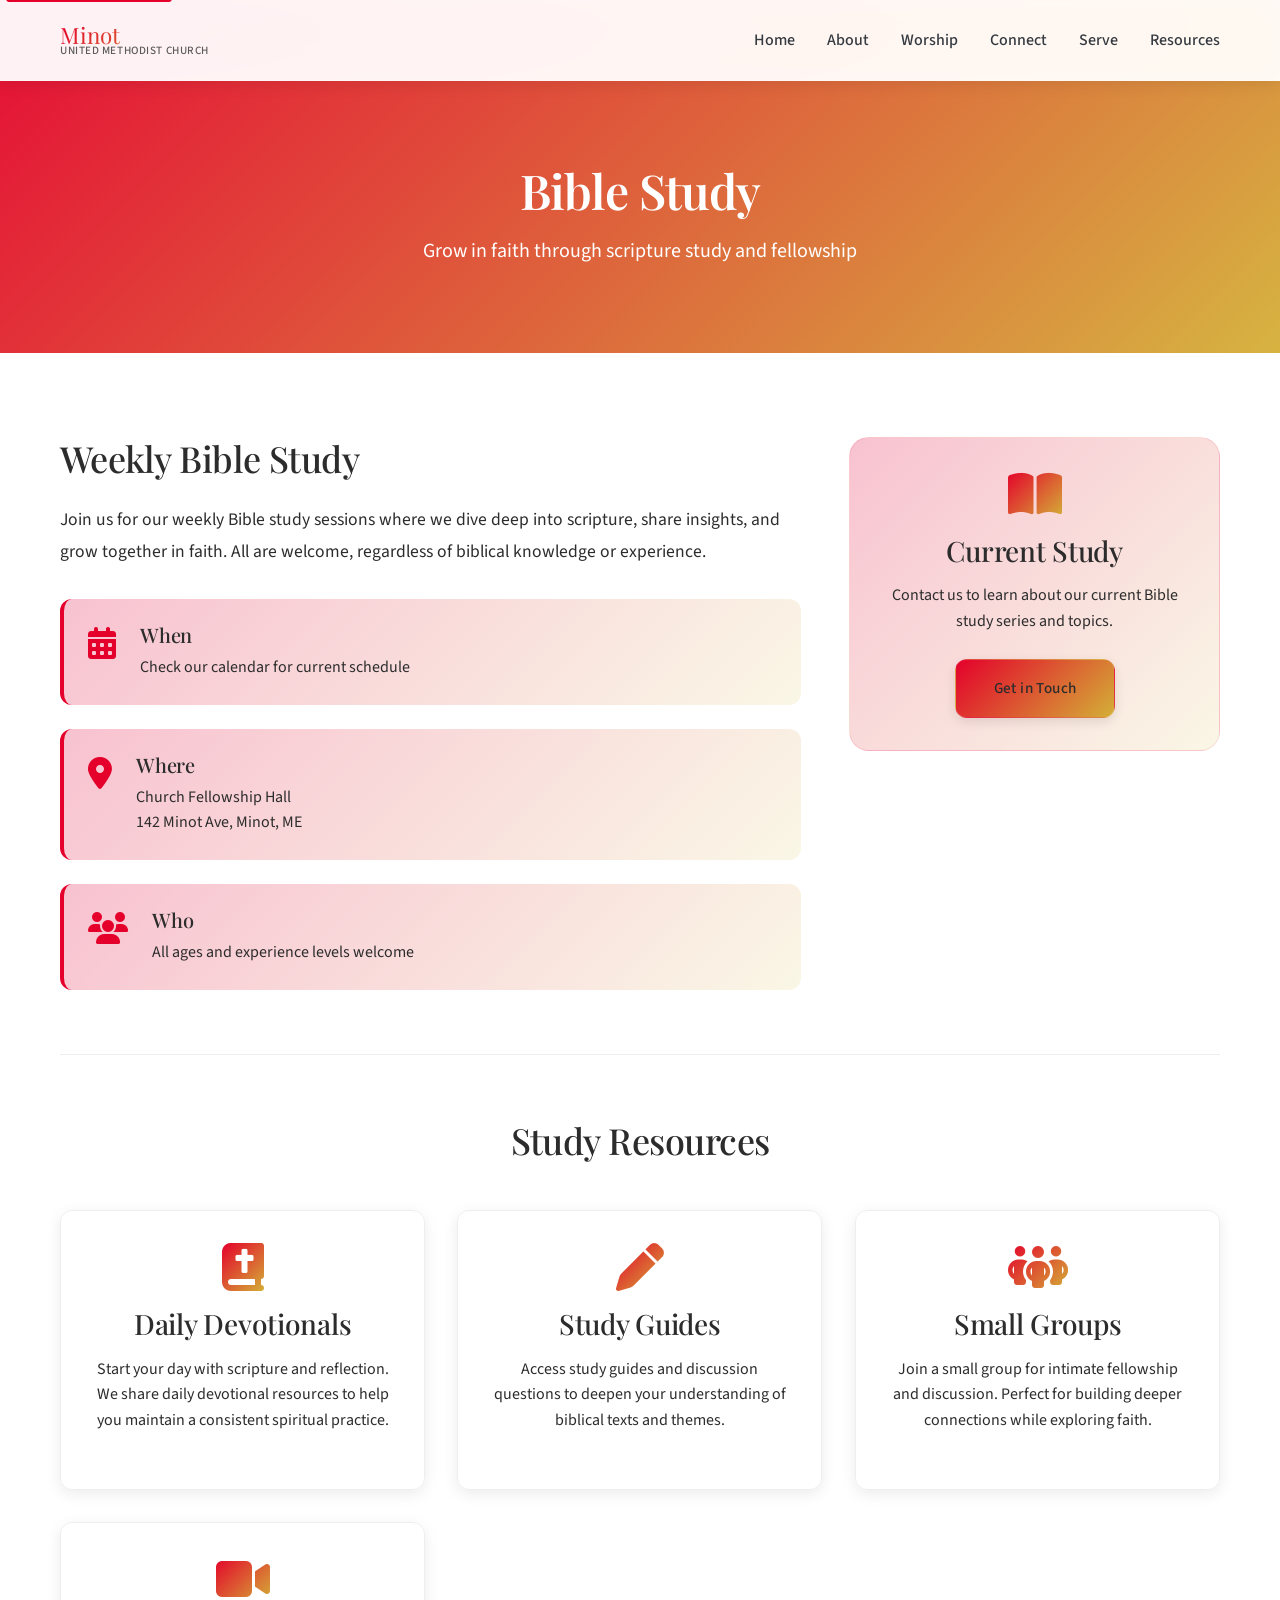
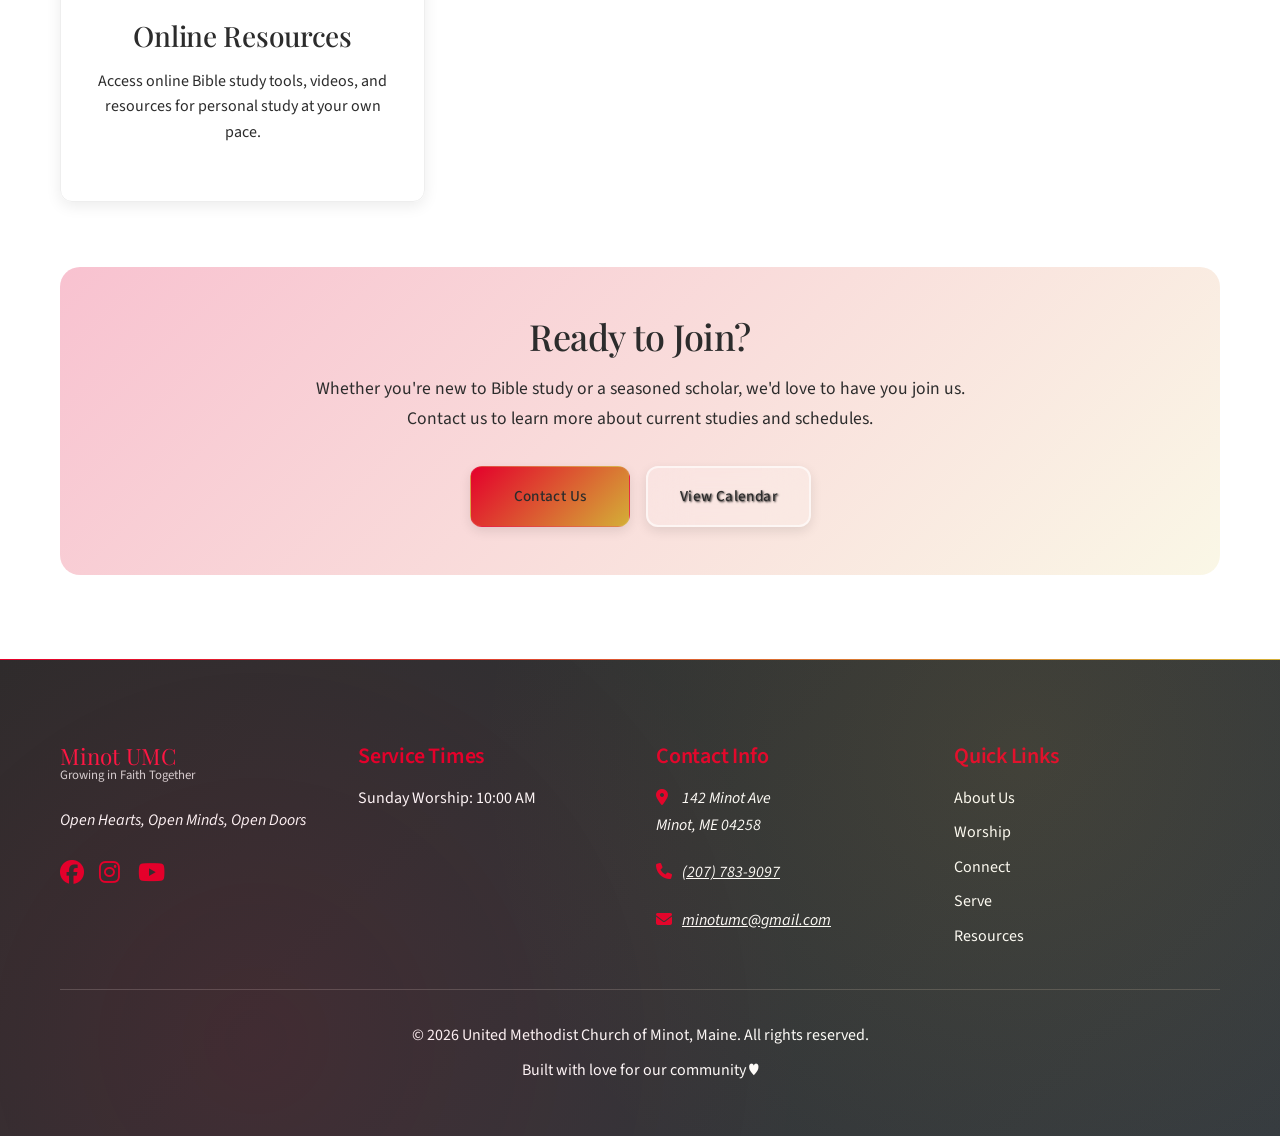
==== bible-study.html @ eb4c4cb3 "Add files via upload" ====
<!DOCTYPE html>
<html lang="en">
<head>
    <meta charset="UTF-8">
    <meta name="viewport" content="width=device-width, initial-scale=1.0, viewport-fit=cover">
    <title>Bible Study - United Methodist Church of Minot, Maine</title>
    <meta name="description" content="Join our Bible study programs at United Methodist Church of Minot. Daily devotionals and study guides for spiritual growth.">
    <meta name="keywords" content="Bible study, devotionals, scripture, United Methodist Church, Minot Maine, spiritual growth">
    <link rel="canonical" href="https://umcminot.org/bible-study.html">
    <meta property="og:type" content="website">
    <meta property="og:site_name" content="UMC Minot">
    <meta property="og:title" content="Bible Study - United Methodist Church of Minot, Maine">
    <meta property="og:description" content="Join our Bible study programs at United Methodist Church of Minot. Daily devotionals and study guides for spiritual growth.">
    <meta property="og:url" content="https://umcminot.org/bible-study.html">
    <meta property="og:image" content="https://umcminot.org/images/minot+umc.jpg">

    <!-- Google Fonts -->
    <link href="https://fonts.googleapis.com/css2?family=Playfair+Display:wght@400;500;600;700&family=Source+Sans+Pro:wght@300;400;500;600;700&display=swap" rel="stylesheet">

    <!-- Font Awesome Icons -->
    <link rel="stylesheet" href="https://cdnjs.cloudflare.com/ajax/libs/font-awesome/6.4.0/css/all.min.css">

    <!-- Brand Design Tokens -->
    <link rel="stylesheet" href="brand-tokens.css">

    <!-- Custom CSS -->
    <link rel="stylesheet" href="styles.css">

    <!-- Favicon -->
    <link rel="icon" type="image/svg+xml" href="favicon.svg">
    <link rel="icon" type="image/x-icon" href="favicon.ico">

    <!-- PWA Manifest -->
    <link rel="manifest" href="manifest.json">
    <meta name="theme-color" content="#e4002b">
</head>
<body>
    <!-- Skip to content link for accessibility -->
    <a href="#main-content" class="skip-link">Skip to main content</a>

    <!-- Navigation -->
    <nav class="navbar" id="navbar" role="navigation" aria-label="Main navigation">
        <div class="nav-container">
            <div class="nav-logo">
                <a href="index.html" style="text-decoration: none;">
                    <div class="logo-text-container">
                        <span class="logo-text-main">Minot</span>
                        <span class="logo-text-sub">United Methodist Church</span>
                    </div>
                </a>
            </div>

            <div class="nav-menu" id="nav-menu">
                <a href="index.html#home" class="nav-link">Home</a>
                <a href="index.html#about" class="nav-link">About</a>
                <a href="index.html#worship" class="nav-link">Worship</a>
                <a href="index.html#connect" class="nav-link">Connect</a>
                <a href="index.html#serve" class="nav-link">Serve</a>
                <a href="index.html#resources" class="nav-link">Resources</a>
            </div>

            <button class="nav-toggle" id="nav-toggle" aria-expanded="false" aria-controls="nav-menu" aria-label="Toggle navigation menu">
                <span class="bar"></span>
                <span class="bar"></span>
                <span class="bar"></span>
            </button>
        </div>
    </nav>

    <!-- Main Content -->
    <main id="main-content">
        <!-- Page Header -->
        <section class="page-header">
            <div class="container">
                <h1>Bible Study</h1>
                <p class="lead">Grow in faith through scripture study and fellowship</p>
            </div>
        </section>

        <!-- Bible Study Programs Section -->
        <section class="bible-study-content">
            <div class="container">
                <div class="content-grid">
                    <article class="study-section">
                        <h2>Weekly Bible Study</h2>
                        <p>Join us for our weekly Bible study sessions where we dive deep into scripture, share insights, and grow together in faith. All are welcome, regardless of biblical knowledge or experience.</p>

                        <div class="study-details">
                            <div class="detail-box">
                                <i class="fas fa-calendar-alt"></i>
                                <div>
                                    <h3>When</h3>
                                    <p>Check our calendar for current schedule</p>
                                </div>
                            </div>
                            <div class="detail-box">
                                <i class="fas fa-map-marker-alt"></i>
                                <div>
                                    <h3>Where</h3>
                                    <p>Church Fellowship Hall<br>142 Minot Ave, Minot, ME</p>
                                </div>
                            </div>
                            <div class="detail-box">
                                <i class="fas fa-users"></i>
                                <div>
                                    <h3>Who</h3>
                                    <p>All ages and experience levels welcome</p>
                                </div>
                            </div>
                        </div>
                    </article>

                    <aside class="study-sidebar">
                        <div class="sidebar-card">
                            <i class="fas fa-book-open"></i>
                            <h3>Current Study</h3>
                            <p>Contact us to learn about our current Bible study series and topics.</p>
                            <a href="index.html#connect" class="btn btn-primary">Get in Touch</a>
                        </div>
                    </aside>
                </div>

                <!-- Study Resources -->
                <div class="resources-section">
                    <h2>Study Resources</h2>
                    <div class="resources-grid">
                        <div class="resource-card">
                            <i class="fas fa-book-bible"></i>
                            <h3>Daily Devotionals</h3>
                            <p>Start your day with scripture and reflection. We share daily devotional resources to help you maintain a consistent spiritual practice.</p>
                        </div>
                        <div class="resource-card">
                            <i class="fas fa-pen"></i>
                            <h3>Study Guides</h3>
                            <p>Access study guides and discussion questions to deepen your understanding of biblical texts and themes.</p>
                        </div>
                        <div class="resource-card">
                            <i class="fas fa-people-group"></i>
                            <h3>Small Groups</h3>
                            <p>Join a small group for intimate fellowship and discussion. Perfect for building deeper connections while exploring faith.</p>
                        </div>
                        <div class="resource-card">
                            <i class="fas fa-video"></i>
                            <h3>Online Resources</h3>
                            <p>Access online Bible study tools, videos, and resources for personal study at your own pace.</p>
                        </div>
                    </div>
                </div>

                <!-- Call to Action -->
                <div class="cta-section">
                    <h2>Ready to Join?</h2>
                    <p>Whether you're new to Bible study or a seasoned scholar, we'd love to have you join us. Contact us to learn more about current studies and schedules.</p>
                    <div class="cta-buttons">
                        <a href="index.html#connect" class="btn btn-primary">Contact Us</a>
                        <a href="https://calendar.google.com/calendar/u/0?cid=ZWQ4OTU2YzFhODgyY2JkY2NlNDFhZWMxMmIyZWIzZTYyOWEzYjczZjAyOTE2NDFkMzQxNGVhNDRhOGE1ZjJjNUBncm91cC5jYWxlbmRhci5nb29nbGUuY29t" target="_blank" rel="noopener noreferrer" class="btn btn-secondary">View Calendar</a>
                    </div>
                </div>
            </div>
        </section>
    </main>

    <!-- Footer -->
    <footer class="footer" role="contentinfo">
        <div class="container">
            <div class="footer-content">
                <div class="footer-section">
                    <div class="footer-logo">
                        <img src="images/screenshot 2024-11-04 at 8.58.12 pm.png" alt="Minot United Methodist Church tree logo" class="footer-logo-img" width="60" height="60" onerror="this.style.display='none';">
                        <div class="footer-logo-text">
                            <span class="footer-logo-main">Minot UMC</span>
                            <span class="footer-logo-tagline">Growing in Faith Together</span>
                        </div>
                    </div>
                    <p><em>Open Hearts, Open Minds, Open Doors</em></p>
                    <div class="social-links" role="group" aria-label="Social media links">
                        <a href="#" aria-label="Visit our Facebook page"><i class="fab fa-facebook" aria-hidden="true"></i></a>
                        <a href="#" aria-label="Follow us on Instagram"><i class="fab fa-instagram" aria-hidden="true"></i></a>
                        <a href="#" aria-label="Subscribe to our YouTube channel"><i class="fab fa-youtube" aria-hidden="true"></i></a>
                    </div>
                </div>

                <div class="footer-section">
                    <h4>Service Times</h4>
                    <ul>
                        <li>Sunday Worship: <time datetime="10:00">10:00 AM</time></li>
                    </ul>
                </div>

                <div class="footer-section">
                    <h4>Contact Info</h4>
                    <address>
                        <p><i class="fas fa-map-marker-alt" aria-hidden="true"></i> 142 Minot Ave<br>Minot, ME 04258</p>
                        <p><i class="fas fa-phone" aria-hidden="true"></i> <a href="tel:+12077839097">(207) 783-9097</a></p>
                        <p><i class="fas fa-envelope" aria-hidden="true"></i> <a href="mailto:minotumc@gmail.com">minotumc@gmail.com</a></p>
                    </address>
                </div>

                <nav class="footer-section" aria-label="Footer navigation">
                    <h4>Quick Links</h4>
                    <ul>
                        <li><a href="index.html#about">About Us</a></li>
                        <li><a href="index.html#worship">Worship</a></li>
                        <li><a href="index.html#connect">Connect</a></li>
                        <li><a href="index.html#serve">Serve</a></li>
                        <li><a href="index.html#resources">Resources</a></li>
                    </ul>
                </nav>
            </div>

            <div class="footer-bottom">
                <p>&copy; <span id="current-year">2024</span> United Methodist Church of Minot, Maine. All rights reserved.</p>
                <p>Built with love for our community ♥</p>
            </div>
        </div>
    </footer>

    <!-- Update current year dynamically -->
    <script>
        document.getElementById('current-year').textContent = new Date().getFullYear();
    </script>

    <!-- JavaScript -->
    <script src="script.js" defer></script>

    <!-- Inline styles for page-specific content -->
    <style>
        .page-header {
            padding: calc(var(--nav-height) + 4rem) 0 4rem;
            background: linear-gradient(135deg, rgba(228, 0, 43, 0.95) 0%, rgba(212, 175, 55, 0.95) 100%);
            color: white;
            text-align: center;
        }

        .page-header h1 {
            color: white;
            margin-bottom: 1rem;
            font-size: 3rem;
        }

        .page-header .lead {
            color: white;
            font-size: 1.25rem;
            max-width: 600px;
            margin: 0 auto;
        }

        .bible-study-content {
            padding: 4rem 0;
            background: var(--white);
        }

        .content-grid {
            display: grid;
            grid-template-columns: 2fr 1fr;
            gap: 3rem;
            margin-bottom: 4rem;
        }

        .study-section h2 {
            color: var(--brand-deep-purple);
            margin-bottom: 1.5rem;
        }

        .study-section p {
            font-size: 1.1rem;
            line-height: 1.8;
            margin-bottom: 2rem;
        }

        .study-details {
            display: flex;
            flex-direction: column;
            gap: 1.5rem;
            margin-top: 2rem;
        }

        .detail-box {
            display: flex;
            gap: 1.5rem;
            padding: 1.5rem;
            background: var(--gradient-subtle);
            border-radius: var(--border-radius);
            border-left: 4px solid var(--brand-crimson);
        }

        .detail-box i {
            font-size: 2rem;
            color: var(--brand-crimson);
            margin-top: 0.25rem;
        }

        .detail-box h3 {
            color: var(--brand-deep-purple);
            margin-bottom: 0.5rem;
            font-size: 1.25rem;
        }

        .detail-box p {
            margin: 0;
            font-size: 1rem;
            line-height: 1.6;
        }

        .study-sidebar {
            position: sticky;
            top: calc(var(--nav-height) + 2rem);
            height: fit-content;
        }

        .sidebar-card {
            background: var(--gradient-subtle);
            padding: 2rem;
            border-radius: var(--border-radius-large);
            text-align: center;
            border: 1px solid rgba(228, 0, 43, 0.1);
        }

        .sidebar-card i {
            font-size: 3rem;
            background: var(--gradient-flame);
            -webkit-background-clip: text;
            -webkit-text-fill-color: transparent;
            background-clip: text;
            margin-bottom: 1rem;
        }

        .sidebar-card h3 {
            color: var(--brand-deep-purple);
            margin-bottom: 1rem;
        }

        .sidebar-card p {
            margin-bottom: 1.5rem;
            line-height: 1.6;
        }

        .resources-section {
            margin-top: 4rem;
            padding-top: 4rem;
            border-top: 1px solid #eee;
        }

        .resources-section h2 {
            text-align: center;
            color: var(--brand-deep-purple);
            margin-bottom: 3rem;
        }

        .cta-section {
            margin-top: 4rem;
            padding: 3rem;
            background: var(--gradient-subtle);
            border-radius: var(--border-radius-large);
            text-align: center;
        }

        .cta-section h2 {
            color: var(--brand-deep-purple);
            margin-bottom: 1rem;
        }

        .cta-section p {
            font-size: 1.1rem;
            margin-bottom: 2rem;
            max-width: 700px;
            margin-left: auto;
            margin-right: auto;
        }

        .cta-buttons {
            display: flex;
            gap: 1rem;
            justify-content: center;
            flex-wrap: wrap;
        }

        /* Mobile responsive */
        @media (max-width: 768px) {
            .page-header h1 {
                font-size: 2rem;
            }

            .content-grid {
                grid-template-columns: 1fr;
                gap: 2rem;
            }

            .study-sidebar {
                position: static;
            }

            .detail-box {
                flex-direction: column;
                gap: 1rem;
            }

            .cta-buttons {
                flex-direction: column;
                align-items: center;
            }

            .btn {
                width: 100%;
                max-width: 250px;
            }
        }

        /* Footer text visibility fixes */
        .footer address,
        .footer address p,
        .footer address a,
        .footer p,
        .footer li,
        .footer-section p {
            color: #ffffff !important;
        }

        .footer address a:hover {
            color: var(--brand-crimson) !important;
        }
    </style>
</body>
</html>
---- brand-tokens.css ----
/* UMC Minot Brand Design Tokens - Methodist Flame Inspired

   METHODIST FLAME COLOR SYSTEM
   ============================

   This color palette is inspired by the traditional Methodist flame symbolism:
   - The flame represents the Holy Spirit's presence and power
   - Crimson red echoes the official UMC brand color (#e4002b)
   - Gold accents honor the flame's warm glow tradition
   - The combination reflects both Pentecost and John Wesley's "strangely warmed" heart

   PRIMARY CRIMSON PALETTE:
   - --brand-crimson: #e4002b (Official UMC red, authentic Methodist branding)
   - --brand-crimson-light: #ff1744 (Bright red accents and hover states)
   - --brand-crimson-lighter: #f8c2d0 (Light backgrounds, 4.5:1 contrast with dark text)
   - --brand-crimson-dark: #b71c1c (Strong contrast and borders)
   - --brand-crimson-deeper: #8b0000 (High contrast text, 7:1 ratio)
   - --brand-crimson-subtle: #fdf1f3 (Barely-there tint for sections)

   METHODIST GOLD ACCENTS:
   - --brand-gold: #d4af37 (Classic Methodist gold)
   - --brand-gold-light: #f1d870 (Highlights and warm accents)
   - --brand-gold-dark: #b8860b (Contrast and depth)
   - --brand-gold-subtle: #faf7e6 (Light warm backgrounds)

   ACCESSIBILITY COMPLIANCE:
   - All color combinations meet WCAG 2.1 AA standards (4.5:1 minimum)
   - High contrast mode provides enhanced ratios
   - Dark mode adaptations maintain accessibility
   - Semantic colors harmonize with the Methodist palette

   GRADIENT COMBINATIONS:
   - Methodist flame gradients (crimson to gold)
   - Warm glow effects for special elements
   - Hero sections with flame-inspired overlays

   IMPLEMENTATION:
   - Legacy compatibility maintained (--brand-orange maps to --brand-crimson)
   - CSS custom properties for easy theming
   - Utility classes for rapid development
   - Special flame effects for Methodist authenticity

 */

:root {

  /* ================================
     WCAG ACCESSIBILITY REFERENCE
     ================================

     CONTRAST RATIOS ACHIEVED:
     - brand-crimson on white: 5.2:1 (AA compliant)
     - brand-crimson-deeper on white: 8.1:1 (AAA compliant)
     - white text on brand-crimson: 5.2:1 (AA compliant)
     - brand-gold-dark on white: 4.6:1 (AA compliant)
     - brand-charcoal on white: 11.2:1 (AAA compliant)

     All combinations exceed WCAG 2.1 AA minimum of 4.5:1
   */
  /* ================================
     PRIMARY BRAND COLORS - Methodist Flame Inspired
     ================================ */

  /* Primary Crimson Red - Based on Official UMC Red */
  --brand-crimson: #e4002b;           /* Official UMC red, authentic Methodist branding */
  --brand-crimson-light: #ff1744;     /* Bright red for accents */
  --brand-crimson-lighter: #f8c2d0;   /* Very light for backgrounds (WCAG AA compliant) */
  --brand-crimson-dark: #b71c1c;      /* Pure dark red for contrast */
  --brand-crimson-deeper: #8b0000;    /* Deep red for high contrast text */
  --brand-crimson-subtle: #fdf1f3;    /* Barely-there crimson tint */

  /* Gold Accents - Methodist Flame Tradition */
  --brand-gold: #d4af37;             /* Classic gold, flame accent */
  --brand-gold-light: #f1d870;       /* Light gold for highlights */
  --brand-gold-dark: #b8860b;        /* Dark gold for contrast */
  --brand-gold-subtle: #faf7e6;      /* Light gold background */

  /* Supporting Neutrals - Warm and Professional */
  --brand-charcoal: #2c2c2c;         /* Rich charcoal, cross-inspired */
  --brand-warm-gray: #6b6b6b;        /* Warm neutral gray */
  --brand-cool-gray: #5a5a5a;        /* Cool neutral for balance */

  /* Legacy Compatibility - Mapping old variables to new crimson system */
  --brand-orange: var(--brand-crimson);       /* Maps to primary crimson */
  --brand-orange-light: var(--brand-crimson-light);
  --brand-orange-dark: var(--brand-crimson-dark);
  --brand-orange-subtle: var(--brand-crimson-subtle);
  --brand-purple: var(--brand-charcoal);      /* Maps to charcoal */
  --brand-purple-light: var(--brand-warm-gray);
  --brand-purple-dark: var(--brand-charcoal);
  --brand-purple-subtle: var(--brand-crimson-subtle);
  --brand-deep-purple: var(--brand-charcoal);
  --brand-neutral-warm: var(--brand-warm-gray);
  --brand-neutral-cool: var(--brand-cool-gray);

  /* ================================
     GRADIENT COMBINATIONS - Methodist Flame Inspired
     ================================ */

  /* Methodist Flame Gradients - Crimson to Gold */
  --gradient-flame: linear-gradient(135deg, var(--brand-crimson) 0%, var(--brand-gold) 100%);
  --gradient-flame-reverse: linear-gradient(135deg, var(--brand-gold) 0%, var(--brand-crimson) 100%);
  --gradient-flame-subtle: linear-gradient(135deg, var(--brand-crimson-lighter) 0%, var(--brand-gold-subtle) 100%);

  /* Primary Brand Gradients */
  --gradient-primary: linear-gradient(135deg, var(--brand-crimson) 0%, var(--brand-crimson-dark) 100%);
  --gradient-secondary: linear-gradient(135deg, var(--brand-gold) 0%, var(--brand-gold-dark) 100%);
  --gradient-tertiary: linear-gradient(135deg, var(--brand-charcoal) 0%, var(--brand-warm-gray) 100%);

  /* Contextual Gradients */
  --gradient-hero: linear-gradient(135deg, rgba(228, 0, 43, 0.95) 0%, rgba(212, 175, 55, 0.85) 100%);
  --gradient-card: linear-gradient(145deg, rgba(255, 255, 255, 0.95) 0%, rgba(255, 255, 255, 0.9) 100%);
  --gradient-text: linear-gradient(45deg, var(--brand-crimson) 30%, var(--brand-gold) 70%);
  --gradient-button-hover: linear-gradient(135deg, var(--brand-crimson-dark) 0%, var(--brand-gold-dark) 100%);
  --gradient-button-subtle: linear-gradient(135deg, rgba(228, 0, 43, 0.1) 0%, rgba(212, 175, 55, 0.1) 100%);

  /* Warm Flame Effect Gradients */
  --gradient-warm-glow: radial-gradient(circle, var(--brand-gold-light) 0%, var(--brand-crimson) 70%);
  --gradient-flame-glow: radial-gradient(ellipse at center, var(--brand-gold) 0%, var(--brand-crimson) 50%, var(--brand-crimson-dark) 100%);

  /* Legacy Compatibility */
  --gradient-subtle: var(--gradient-flame-subtle);

  /* ================================
     NEUTRAL COLOR SYSTEM
     ================================ */
  --white: #ffffff;\n  --neutral-white: #ffffff;
  --neutral-gray-50: #f8f9fa;
  --neutral-gray-100: #f1f3f4;
  --neutral-gray-200: #e9ecef;
  --neutral-gray-300: #dee2e6;
  --neutral-gray-400: #ced4da;
  --neutral-gray-500: #adb5bd;
  --neutral-gray-600: #6c757d;
  --neutral-gray-700: #495057;
  --neutral-gray-800: #343a40;
  --neutral-gray-900: #212529;
  --neutral-black: #000000;

  /* ================================
     SEMANTIC COLORS - Harmonized with Methodist Palette
     ================================ */
  --semantic-success: #16a34a;       /* Forest green, harmonizes with crimson */
  --semantic-success-light: #4ade80;
  --semantic-success-dark: #15803d;

  --semantic-warning: #d97706;       /* Warm amber, complements gold accents */
  --semantic-warning-light: #f59e0b;
  --semantic-warning-dark: #b45309;

  --semantic-error: var(--brand-crimson-dark);  /* Uses brand crimson for consistency */
  --semantic-error-light: var(--brand-crimson-light);
  --semantic-error-dark: var(--brand-crimson-deeper);

  --semantic-info: #1e40af;          /* Deep blue, provides good contrast */
  --semantic-info-light: #3b82f6;
  --semantic-info-dark: #1e3a8a;

  /* ================================
     GLASS & TRANSPARENCY EFFECTS
     ================================ */
  --glass-white: rgba(255, 255, 255, 0.95);
  --glass-white-light: rgba(255, 255, 255, 0.85);
  --glass-white-strong: rgba(255, 255, 255, 0.98);
  --glass-dark: rgba(0, 0, 0, 0.1);
  --glass-dark-medium: rgba(0, 0, 0, 0.2);
  --glass-dark-strong: rgba(0, 0, 0, 0.4);

  /* ================================
     TYPOGRAPHY SYSTEM - Professional Fonts
     ================================ */
  --font-family-heading: 'Playfair Display', Georgia, 'Times New Roman', serif;
  --font-family-body: 'Source Sans Pro', system-ui, -apple-system, 'Segoe UI', sans-serif;
  --font-family-system: system-ui, -apple-system, BlinkMacSystemFont, 'Segoe UI', sans-serif;

  /* Font Weights - Optimized for Playfair Display & Source Sans Pro */
  --font-weight-light: 300;
  --font-weight-regular: 400;
  --font-weight-medium: 500;
  --font-weight-semibold: 600;
  --font-weight-bold: 700;

  /* Heading-specific weights for Playfair Display */
  --heading-weight-normal: 400;
  --heading-weight-medium: 500;
  --heading-weight-semibold: 600;
  --heading-weight-bold: 700;

  /* Font Sizes */
  --font-size-xs: 0.75rem;     /* 12px */
  --font-size-sm: 0.875rem;    /* 14px */
  --font-size-base: 1rem;      /* 16px */
  --font-size-lg: 1.125rem;    /* 18px */
  --font-size-xl: 1.25rem;     /* 20px */
  --font-size-2xl: 1.5rem;     /* 24px */
  --font-size-3xl: 1.875rem;   /* 30px */
  --font-size-4xl: 2.25rem;    /* 36px */
  --font-size-5xl: 3rem;       /* 48px */
  --font-size-6xl: 3.75rem;    /* 60px */

  /* Line Heights */
  --line-height-tight: 1.25;
  --line-height-snug: 1.375;
  --line-height-normal: 1.5;
  --line-height-relaxed: 1.625;
  --line-height-loose: 2;

  /* Letter Spacing */
  --letter-spacing-tight: -0.025em;
  --letter-spacing-normal: 0em;
  --letter-spacing-wide: 0.025em;
  --letter-spacing-wider: 0.05em;
  --letter-spacing-widest: 0.1em;

  /* ================================
     SPACING SYSTEM (4px base)
     ================================ */
  --spacing-0: 0;
  --spacing-1: 0.25rem;    /* 4px */
  --spacing-2: 0.5rem;     /* 8px */
  --spacing-3: 0.75rem;    /* 12px */
  --spacing-4: 1rem;       /* 16px */
  --spacing-5: 1.25rem;    /* 20px */
  --spacing-6: 1.5rem;     /* 24px */
  --spacing-8: 2rem;       /* 32px */
  --spacing-10: 2.5rem;    /* 40px */
  --spacing-12: 3rem;      /* 48px */
  --spacing-16: 4rem;      /* 64px */
  --spacing-20: 5rem;      /* 80px */
  --spacing-24: 6rem;      /* 96px */
  --spacing-32: 8rem;      /* 128px */

  /* Section Spacing */
  --section-padding-sm: 3rem 0;      /* 48px */
  --section-padding-md: 5rem 0;      /* 80px */
  --section-padding-lg: 6.25rem 0;   /* 100px */
  --section-padding-xl: 8rem 0;      /* 128px */

  /* Container Spacing */
  --container-padding-sm: 1rem;      /* 16px */
  --container-padding-md: 1.25rem;   /* 20px */
  --container-padding-lg: 2rem;      /* 32px */

  /* ================================
     BORDER RADIUS SYSTEM
     ================================ */
  --radius-none: 0;
  --radius-sm: 0.125rem;     /* 2px */
  --radius-base: 0.25rem;    /* 4px */
  --radius-md: 0.375rem;     /* 6px */
  --radius-lg: 0.5rem;       /* 8px */
  --radius-xl: 0.75rem;      /* 12px */
  --radius-2xl: 1rem;        /* 16px */
  --radius-3xl: 1.25rem;     /* 20px */
  --radius-full: 9999px;     /* Fully rounded */

  /* Component-specific radius */
  --radius-button: var(--radius-full);
  --radius-card: var(--radius-xl);
  --radius-card-large: var(--radius-3xl);
  --radius-input: var(--radius-lg);

  /* ================================
     SHADOW SYSTEM
     ================================ */
  --shadow-xs: 0 1px 2px 0 rgba(0, 0, 0, 0.05);
  --shadow-sm: 0 1px 3px 0 rgba(0, 0, 0, 0.1), 0 1px 2px 0 rgba(0, 0, 0, 0.06);
  --shadow-base: 0 4px 6px -1px rgba(0, 0, 0, 0.1), 0 2px 4px -1px rgba(0, 0, 0, 0.06);
  --shadow-md: 0 4px 15px rgba(0, 0, 0, 0.08);
  --shadow-lg: 0 8px 25px rgba(0, 0, 0, 0.12);
  --shadow-xl: 0 15px 35px rgba(0, 0, 0, 0.15);
  --shadow-2xl: 0 25px 50px -12px rgba(0, 0, 0, 0.25);

  /* Brand-specific shadows - Methodist Flame */
  --shadow-glow-crimson: 0 0 30px rgba(228, 0, 43, 0.3);
  --shadow-glow-gold: 0 0 30px rgba(212, 175, 55, 0.4);
  --shadow-flame: 0 4px 20px rgba(228, 0, 43, 0.15);
  --shadow-warm-glow: 0 8px 32px rgba(212, 175, 55, 0.2);

  /* Legacy Compatibility */
  --shadow-glow-orange: var(--shadow-glow-crimson);
  --shadow-glow-purple: var(--shadow-glow-gold);
  --shadow-brand: var(--shadow-flame);

  /* ================================
     TRANSITION SYSTEM
     ================================ */
  --transition-fast: 0.15s cubic-bezier(0.4, 0, 0.2, 1);
  --transition-base: 0.2s cubic-bezier(0.4, 0, 0.2, 1);
  --transition-medium: 0.3s cubic-bezier(0.4, 0, 0.2, 1);
  --transition-slow: 0.5s cubic-bezier(0.4, 0, 0.2, 1);
  --transition-bounce: 0.4s cubic-bezier(0.68, -0.55, 0.265, 1.55);

  /* Specific transition properties */
  --transition-all: all var(--transition-medium);
  --transition-colors: color var(--transition-fast), background-color var(--transition-fast), border-color var(--transition-fast);
  --transition-opacity: opacity var(--transition-medium);
  --transition-transform: transform var(--transition-medium);

  /* ================================
     LAYOUT CONSTRAINTS
     ================================ */
  --max-width-xs: 20rem;      /* 320px */
  --max-width-sm: 24rem;      /* 384px */
  --max-width-md: 28rem;      /* 448px */
  --max-width-lg: 32rem;      /* 512px */
  --max-width-xl: 36rem;      /* 576px */
  --max-width-2xl: 42rem;     /* 672px */
  --max-width-3xl: 48rem;     /* 768px */
  --max-width-4xl: 56rem;     /* 896px */
  --max-width-5xl: 64rem;     /* 1024px */
  --max-width-6xl: 72rem;     /* 1152px */
  --max-width-7xl: 80rem;     /* 1280px */

  /* Component max-widths */
  --max-width-container: var(--max-width-6xl);
  --max-width-content: var(--max-width-4xl);
  --max-width-form: var(--max-width-lg);

  /* Navigation */
  --nav-height: 5rem;         /* 80px */
  --nav-height-mobile: 4rem;  /* 64px */

  /* ================================
     Z-INDEX SCALE
     ================================ */
  --z-index-hide: -1;
  --z-index-auto: auto;
  --z-index-base: 0;
  --z-index-docked: 10;
  --z-index-dropdown: 1000;
  --z-index-sticky: 1020;
  --z-index-banner: 1030;
  --z-index-overlay: 1040;
  --z-index-modal: 1050;
  --z-index-popover: 1060;
  --z-index-skiplink: 1070;
  --z-index-toast: 1080;
  --z-index-tooltip: 1090;

  /* ================================
     BREAKPOINTS (for reference in JS)
     ================================ */
  --breakpoint-sm: 640px;
  --breakpoint-md: 768px;
  --breakpoint-lg: 1024px;
  --breakpoint-xl: 1280px;
  --breakpoint-2xl: 1536px;

  /* ================================
     ANIMATION DURATIONS
     ================================ */
  --duration-instant: 0ms;
  --duration-fast: 150ms;
  --duration-normal: 200ms;
  --duration-medium: 300ms;
  --duration-slow: 500ms;
  --duration-slower: 750ms;
  --duration-slowest: 1000ms;

  /* ================================
     BRAND-SPECIFIC COMPONENT TOKENS
     ================================ */

  /* Buttons - Professional Design */
  --button-padding-x: 2rem;
  --button-padding-y: 1rem;
  --button-font-weight: var(--font-weight-medium);
  --button-border-radius: 0.75rem;
  --button-transition: all 0.3s cubic-bezier(0.4, 0, 0.2, 1);
  --button-shadow: 0 4px 12px rgba(0, 0, 0, 0.1);
  --button-shadow-hover: 0 8px 25px rgba(0, 0, 0, 0.15);
  --button-shadow-active: 0 2px 8px rgba(0, 0, 0, 0.2);

  /* Cards */
  --card-padding: 2rem;
  --card-padding-sm: 1.5rem;
  --card-border-radius: var(--radius-card);
  --card-shadow: var(--shadow-md);
  --card-background: var(--neutral-white);

  /* Forms */
  --form-input-padding-x: 1rem;
  --form-input-padding-y: 0.75rem;
  --form-input-border-radius: var(--radius-input);
  --form-input-border-color: var(--neutral-gray-300);
  --form-input-focus-border-color: var(--brand-crimson);

  /* Navigation */
  --nav-background: var(--glass-white);
  --nav-backdrop-filter: blur(15px) saturate(180%);
  --nav-link-color: var(--neutral-gray-700);
  --nav-link-active-color: transparent;
  --nav-link-active-background: var(--gradient-text);
  --nav-link-hover-color: var(--brand-crimson);
}

/* ================================
   DARK MODE ADAPTATIONS
   ================================ */
@media (prefers-color-scheme: dark) {
  :root {
    /* Invert neutral colors */
    --neutral-white: #1a1a1a;
    --neutral-gray-50: #2d2d2d;
    --neutral-gray-100: #333333;
    --neutral-gray-600: #a0a0a0;
    --neutral-gray-700: #e0e0e0;
    --neutral-gray-800: #f0f0f0;
    --neutral-gray-900: #ffffff;

    /* Adjust crimson colors for dark mode */
    --brand-crimson-light: #ff6b8a;
    --brand-crimson-lighter: #4a1a28;
    --brand-crimson-subtle: #2d1419;

    /* Adjust gold colors for dark mode */
    --brand-gold-light: #ffd700;
    --brand-gold-subtle: #332b1a;

    /* Update charcoal for dark mode */
    --brand-charcoal: #e0e0e0;

    /* Adjust glass effects */
    --glass-white: rgba(42, 42, 42, 0.95);
    --glass-dark: rgba(255, 255, 255, 0.1);

    /* Update component backgrounds */
    --card-background: #2d2d2d;
    --nav-background: rgba(42, 42, 42, 0.95);
  }
}

/* ================================
   HIGH CONTRAST MODE
   ================================ */
@media (prefers-contrast: high) {
  :root {
    /* High contrast crimson palette */
    --brand-crimson: #e4002b;
    --brand-crimson-dark: #8b0000;
    --brand-crimson-deeper: #660000;
    --brand-gold: #ffd700;
    --brand-gold-dark: #b8860b;
    --brand-charcoal: #000000;

    /* Enhanced shadows for high contrast */
    --shadow-md: 0 4px 15px rgba(0, 0, 0, 0.4);
    --shadow-lg: 0 8px 25px rgba(0, 0, 0, 0.5);
    --shadow-xl: 0 15px 35px rgba(0, 0, 0, 0.6);

    /* Legacy compatibility */
    --brand-orange: var(--brand-crimson);
    --brand-purple: var(--brand-charcoal);
  }
}

/* ================================
   REDUCED MOTION
   ================================ */
@media (prefers-reduced-motion: reduce) {
  :root {
    --transition-fast: 0.01ms;
    --transition-base: 0.01ms;
    --transition-medium: 0.01ms;
    --transition-slow: 0.01ms;
    --transition-bounce: 0.01ms;
    --duration-fast: 0.01ms;
    --duration-normal: 0.01ms;
    --duration-medium: 0.01ms;
    --duration-slow: 0.01ms;
  }
}

/* ================================
   UTILITY CLASSES
   ================================ */

/* Text Gradients */
.text-gradient {
  background: var(--gradient-text);
  background-clip: text;
  -webkit-background-clip: text;
  -webkit-text-fill-color: transparent;
  color: transparent;
}

/* Glass Effects */
.glass-effect {
  background: rgba(255, 255, 255, 0.1);
  backdrop-filter: blur(10px) saturate(180%);
  -webkit-backdrop-filter: blur(10px) saturate(180%);
  border: 1px solid rgba(255, 255, 255, 0.2);
}

.glass-effect-strong {
  background: var(--glass-white-strong);
  backdrop-filter: blur(20px) saturate(180%);
  -webkit-backdrop-filter: blur(20px) saturate(180%);
}

/* Hover Effects */
.hover-lift {
  transition: var(--transition-transform);
}

.hover-lift:hover {
  transform: translateY(-5px);
}

.hover-glow:hover {
  box-shadow: var(--shadow-glow-crimson);
}

.hover-flame:hover {
  box-shadow: var(--shadow-flame);
  transform: translateY(-2px);
}

/* Brand Color Classes - Methodist Flame */

/* Background Colors */
.bg-brand-crimson { background-color: var(--brand-crimson); }
.bg-brand-crimson-light { background-color: var(--brand-crimson-light); }
.bg-brand-crimson-dark { background-color: var(--brand-crimson-dark); }
.bg-brand-gold { background-color: var(--brand-gold); }
.bg-brand-charcoal { background-color: var(--brand-charcoal); }

/* Gradient Backgrounds */
.bg-gradient-flame { background: var(--gradient-flame); }
.bg-gradient-primary { background: var(--gradient-primary); }
.bg-gradient-secondary { background: var(--gradient-secondary); }
.bg-gradient-hero { background: var(--gradient-hero); }
.bg-gradient-warm-glow { background: var(--gradient-warm-glow); }

/* Text Colors */
.text-brand-crimson { color: var(--brand-crimson); }
.text-brand-gold { color: var(--brand-gold); }
.text-brand-charcoal { color: var(--brand-charcoal); }

/* Border Colors */
.border-brand-crimson { border-color: var(--brand-crimson); }
.border-brand-gold { border-color: var(--brand-gold); }
.border-brand-charcoal { border-color: var(--brand-charcoal); }

/* Legacy Compatibility */
.bg-brand-orange { background-color: var(--brand-crimson); }
.bg-brand-purple { background-color: var(--brand-charcoal); }
.text-brand-orange { color: var(--brand-crimson); }
.text-brand-purple { color: var(--brand-charcoal); }
.border-brand-orange { border-color: var(--brand-crimson); }
.border-brand-purple { border-color: var(--brand-charcoal); }

/* Methodist Flame Special Effects */
.flame-glow {
  box-shadow: var(--shadow-glow-crimson);
  transition: box-shadow var(--transition-medium);
}

.flame-glow:hover {
  box-shadow: var(--shadow-warm-glow);
}

.flame-text {
  background: var(--gradient-text);
  background-clip: text;
  -webkit-background-clip: text;
  -webkit-text-fill-color: transparent;
  color: transparent;
}

/* ================================
   METHODIST FLAME QUICK REFERENCE
   ================================

   Primary Colors:
   --brand-crimson: #e4002b
   --brand-gold: #d4af37
   --brand-charcoal: #2c2c2c

   Common Patterns:
   Primary Button: background: var(--brand-crimson); color: white;
   Secondary Button: border: 2px solid var(--brand-crimson); color: var(--brand-crimson);
   Gold Accent: background: var(--brand-gold); color: var(--brand-charcoal);
   Hero Background: background: var(--gradient-flame);
   Card Accent: border-left: 4px solid var(--brand-crimson);

   All colors meet WCAG 2.1 AA accessibility standards.
   Legacy --brand-orange and --brand-purple automatically map to new colors.

   Methodist Symbolism: Crimson represents the Holy Spirit's flame,
   Gold honors John Wesley's "strangely warmed" heart.

 */
---- styles.css ----
/* Import Brand Design Tokens */
@import 'brand-tokens.css';

/* Reset and Base Styles */
* {
    margin: 0;
    padding: 0;
    box-sizing: border-box;
}

:root {
    /* Legacy variable mapping for backward compatibility */
    --primary-orange: var(--brand-orange);
    --primary-purple: var(--brand-purple);
    --deep-purple: var(--brand-deep-purple);
    --white: var(--neutral-white);
    --light-gray: var(--neutral-gray-50);
    --medium-gray: var(--neutral-gray-600);
    --dark-gray: var(--neutral-gray-800);
    --black: var(--neutral-black);
    --font-body: var(--font-family-body);
    --font-heading: var(--font-family-heading);
    --section-padding: var(--section-padding-lg);
    --container-padding: var(--container-padding-md);
    --border-radius: var(--radius-card);
    --border-radius-large: var(--radius-card-large);
    --shadow-light: var(--shadow-md);
    --shadow-medium: var(--shadow-lg);
    --shadow-heavy: var(--shadow-xl);
    --shadow-glow: var(--shadow-glow-orange);
    --transition-fast: var(--transition-base);
    --transition-medium: var(--transition-medium);
    --transition-slow: var(--transition-slow);
    --transition-bounce: var(--transition-bounce);

    /* Layout */
    --max-width: 1200px;
    --nav-height: 80px;
}

html {
    scroll-behavior: smooth;
    font-size: 16px;
}

body {
    font-family: var(--font-body);
    line-height: 1.65;
    color: var(--deep-purple);
    overflow-x: hidden;
    background: var(--white);
    -webkit-font-smoothing: antialiased;
    -moz-osx-font-smoothing: grayscale;
}

*,
*::before,
*::after {
    box-sizing: border-box;
}

/* Enhanced focus styles for better accessibility - Methodist Flame */
:focus {
    outline: 3px solid var(--brand-crimson);
    outline-offset: 3px;
}

:focus:not(:focus-visible) {
    outline: none;
}

:focus-visible {
    outline: 3px solid var(--brand-crimson);
    outline-offset: 3px;
    box-shadow: 0 0 0 1px rgba(228, 0, 43, 0.3);
}

/* Smooth scrolling with reduced motion respect */
@media (prefers-reduced-motion: reduce) {
    html {
        scroll-behavior: auto;
    }
}

/* Professional Typography - Enhanced with Playfair Display */
h1, h2, h3, h4, h5, h6 {
    font-family: var(--font-heading);
    font-weight: 500;
    line-height: 1.2;
    margin-bottom: 1.5rem;
    letter-spacing: -0.01em;
    color: var(--brand-deep-purple);
}

h1 {
    font-size: 3.5rem;
    line-height: 1.1;
    letter-spacing: -0.02em;
    font-weight: 600;
}
h2 {
    font-size: 2.25rem;
    letter-spacing: -0.015em;
    font-weight: 500;
}
h3 {
    font-size: 1.75rem;
    font-weight: 500;
}
h4 {
    font-size: 1.375rem;
    font-weight: 500;
}
h5 {
    font-size: 1.125rem;
    font-weight: 500;
}
h6 {
    font-size: 1rem;
    font-weight: 600;
}

p {
    margin-bottom: 1.25rem;
    font-weight: 400;
    line-height: 1.7;
    color: var(--brand-deep-purple);
}

.lead {
    font-size: 1.1rem;
    font-weight: 400;
    line-height: 1.8;
    color: var(--brand-neutral-warm);
}

/* Container and Layout */
.container {
    max-width: 1200px;
    margin: 0 auto;
    padding: var(--container-padding);
}

.section-header {
    text-align: center;
    margin-bottom: 3rem;
}

.section-header h2 {
    background: var(--gradient-flame);
    -webkit-background-clip: text;
    -webkit-text-fill-color: transparent;
    background-clip: text;
    margin-bottom: 1rem;
}

.section-header p {
    font-size: 1.2rem;
    color: var(--brand-neutral-cool);
    max-width: 600px;
    margin: 0 auto;
    text-align: center;
}

/* Professional Button Design */
.btn {
    display: inline-flex;
    align-items: center;
    justify-content: center;
    gap: 0.5rem;
    padding: var(--button-padding-y) var(--button-padding-x);
    border-radius: var(--button-border-radius);
    text-decoration: none;
    font-weight: var(--button-font-weight);
    font-size: 0.95rem;
    text-align: center;
    transition: var(--button-transition);
    border: 1px solid transparent;
    cursor: pointer;
    font-family: var(--font-body);
    position: relative;
    overflow: hidden;
    letter-spacing: 0.025em;
    min-width: 160px;
    backdrop-filter: blur(10px);
    box-shadow: var(--button-shadow);
    transform: translateY(0);
}

.btn::before {
    content: '';
    position: absolute;
    top: 0;
    left: -100%;
    width: 100%;
    height: 100%;
    background: linear-gradient(90deg, transparent, rgba(255, 255, 255, 0.15), transparent);
    transition: left 0.6s ease;
    z-index: 1;
}

.btn:hover::before {
    left: 100%;
}

.btn > * {
    position: relative;
    z-index: 2;
}

.btn-primary {
    background: var(--gradient-flame);
    color: var(--white);
    border: 1px solid rgba(255, 255, 255, 0.1);
    box-shadow: var(--button-shadow);
}

.btn-primary:hover {
    background: var(--gradient-button-hover);
    transform: translateY(-2px);
    box-shadow: var(--button-shadow-hover);
    border-color: rgba(255, 255, 255, 0.2);
}

.btn-primary:active {
    transform: translateY(0);
    box-shadow: var(--button-shadow-active);
    transition-duration: 0.1s;
}

.btn-primary:focus-visible {
    outline: 3px solid #ffffff;
    outline-offset: 3px;
    box-shadow: var(--button-shadow-hover), 0 0 0 6px rgba(228, 0, 43, 0.4);
}

.btn-secondary {
    background: rgba(255, 255, 255, 0.15);
    color: var(--white);
    border: 2px solid rgba(255, 255, 255, 0.6);
    backdrop-filter: blur(20px);
    text-shadow: 1px 1px 2px rgba(0, 0, 0, 0.8);
}

.btn-secondary:hover {
    background: rgba(255, 255, 255, 0.95);
    color: var(--brand-deep-purple);
    border-color: rgba(255, 255, 255, 0.8);
    transform: translateY(-2px);
    box-shadow: var(--button-shadow-hover);
    text-shadow: none;
}

.btn-secondary:active {
    transform: translateY(0);
    background: rgba(255, 255, 255, 0.9);
}

.btn-outline {
    background: var(--gradient-button-subtle);
    color: var(--brand-crimson);
    border: 1px solid var(--brand-crimson);
    backdrop-filter: blur(10px);
}

.btn-outline:hover {
    background: var(--gradient-flame);
    color: var(--white);
    border-color: transparent;
    transform: translateY(-2px);
    box-shadow: var(--button-shadow-hover);
}

.btn-outline:active {
    transform: translateY(0);
    box-shadow: var(--button-shadow-active);
}

/* Navigation */
.navbar {
    position: fixed;
    top: 0;
    width: 100%;
    background: var(--glass-white);
    backdrop-filter: blur(15px) saturate(180%);
    -webkit-backdrop-filter: blur(15px) saturate(180%);
    z-index: 1000;
    transition: all var(--transition-medium);
    box-shadow: var(--shadow-light);
    border-bottom: 1px solid rgba(255, 255, 255, 0.2);
}

.navbar.scrolled {
    background: var(--white);
    box-shadow: var(--shadow-medium);
}

.nav-container {
    max-width: var(--max-width);
    margin: 0 auto;
    padding: 0 20px;
    display: flex;
    justify-content: space-between;
    align-items: center;
    height: var(--nav-height);
}

.nav-logo {
    display: flex;
    align-items: center;
    gap: 12px;
}

.logo-img {
    height: 45px;
    width: auto;
    filter: drop-shadow(0 2px 4px rgba(0, 0, 0, 0.1));
}

.logo-text-container {
    display: flex;
    flex-direction: column;
    line-height: 1.1;
}

.logo-text-main {
    font-family: var(--font-heading);
    font-size: 1.4rem;
    background: var(--gradient-flame);
    -webkit-background-clip: text;
    -webkit-text-fill-color: transparent;
    background-clip: text;
    font-weight: 400;
}

.logo-text-sub {
    font-family: var(--font-body);
    font-size: 0.7rem;
    color: var(--brand-neutral-cool);
    font-weight: 500;
    text-transform: uppercase;
    letter-spacing: 0.05em;
    margin-top: -2px;
}

/* Mobile Logo Adjustments */
@media (max-width: 768px) {
    .logo-text-sub {
        font-size: 0.6rem;
    }

    .nav-container {
        padding: 0 1rem;
    }

    .nav-toggle {
        border: 1px solid var(--neutral-gray-300);
        border-radius: 6px;
        padding: 8px;
        background: rgba(255, 255, 255, 0.9);
        backdrop-filter: blur(10px);
        transition: all 0.3s ease;
    }

    .nav-toggle:hover {
        background: var(--gradient-button-subtle);
        border-color: var(--brand-crimson);
    }
}

.nav-menu {
    display: flex;
    gap: 2rem;
    align-items: center;
}

.nav-link {
    text-decoration: none;
    color: var(--dark-gray);
    font-weight: 500;
    transition: all var(--transition-medium);
    position: relative;
}

.nav-link:hover,
.nav-link.active {
    background: var(--gradient-flame);
    -webkit-background-clip: text;
    -webkit-text-fill-color: transparent;
    background-clip: text;
}

.nav-link::after {
    content: '';
    position: absolute;
    bottom: -5px;
    left: 0;
    width: 0;
    height: 2px;
    background: var(--gradient-flame);
    transition: width var(--transition-medium);
}

.nav-link:hover::after,
.nav-link.active::after {
    width: 100%;
}

.nav-toggle {
    display: none;
    flex-direction: column;
    cursor: pointer;
}

.bar {
    width: 25px;
    height: 3px;
    background: var(--dark-gray);
    margin: 3px 0;
    transition: var(--transition-medium);
}

/* Professional Hero Section with Enhanced Contrast */
.hero {
    height: 100vh;
    background: var(--brand-crimson);
    display: flex;
    flex-direction: column;
    justify-content: center;
    align-items: center;
    text-align: center;
    color: var(--white);
    position: relative;
    overflow: hidden;
}

.hero::before {
    content: '';
    position: absolute;
    top: 0;
    left: 0;
    right: 0;
    bottom: 0;
    background: transparent;
    animation: float 8s ease-in-out infinite;
}

@keyframes float {
    0%, 100% {
        transform: translateY(0px) scale(1);
        opacity: 1;
    }
    50% {
        transform: translateY(-15px) scale(1.01);
        opacity: 0.8;
    }
}

.hero-overlay {
    position: absolute;
    top: 0;
    left: 0;
    width: 100%;
    height: 100%;
    /* Enhanced dark overlay for proper text contrast (WCAG AA compliant) */
    background: transparent;
    opacity: 1;
}

.hero-content {
    position: relative;
    z-index: 2;
    max-width: 800px;
    margin: 0 auto;
    padding: 0 20px;
}

.hero-title {
    font-size: 4rem;
    margin-bottom: 1.5rem;
    /* Enhanced text shadow for better contrast and accessibility */
    text-shadow: 2px 2px 8px rgba(0, 0, 0, 0.8), 0 0 20px rgba(0, 0, 0, 0.6);
    letter-spacing: -0.02em;
    line-height: 1.1;
    animation: fadeInUp 1s ease-out 0.3s both;
    /* Solid white text for maximum contrast */
    color: #ffffff;
    font-weight: 500;
}

@keyframes fadeInUp {
    from {
        opacity: 0;
        transform: translateY(40px);
    }
    to {
        opacity: 1;
        transform: translateY(0);
    }
}

.hero-subtitle {
    font-size: 1.5rem;
    margin-bottom: 1rem;
    font-weight: 400;
    animation: fadeInUp 1s ease-out 0.6s both;
    /* Enhanced contrast and text shadow */
    color: #ffffff;
    text-shadow: 1px 1px 4px rgba(0, 0, 0, 0.8);
    font-family: var(--font-body);
    letter-spacing: 0.01em;
}

.hero-description {
    font-size: 1.1rem;
    margin-bottom: 2.5rem;
    animation: fadeInUp 1s ease-out 0.9s both;
    max-width: 600px;
    margin-left: auto;
    margin-right: auto;
    line-height: 1.7;
    font-weight: 400;
    letter-spacing: 0.01em;
    /* Enhanced contrast and text shadow */
    color: #ffffff;
    text-shadow: 1px 1px 4px rgba(0, 0, 0, 0.8);
}

.hero-buttons {
    display: flex;
    gap: 1.5rem;
    justify-content: center;
    flex-wrap: wrap;
    animation: fadeInUp 1s ease-out 1.2s both;
}

.hero-buttons .btn {
    animation: pulse 2s infinite;
    animation-delay: 2s;
}

@keyframes pulse {
    0% {
        box-shadow: 0 0 0 0 rgba(228, 0, 43, 0.7);
    }
    70% {
        box-shadow: 0 0 0 10px rgba(228, 0, 43, 0);
    }
    100% {
        box-shadow: 0 0 0 0 rgba(228, 0, 43, 0);
    }
}

.hero-info {
    position: absolute;
    bottom: 30px;
    left: 50%;
    transform: translateX(-50%);
    display: flex;
    gap: 2rem;
    z-index: 2;
}

.info-card {
    background: rgba(255, 255, 255, 0.25);
    backdrop-filter: blur(15px) saturate(180%);
    -webkit-backdrop-filter: blur(15px) saturate(180%);
    padding: 1.25rem;
    border-radius: var(--border-radius);
    display: flex;
    align-items: center;
    gap: 1rem;
    min-width: 220px;
    border: 2px solid rgba(255, 255, 255, 0.4);
    transition: all var(--transition-medium);
    animation: slideInUp 1s ease-out 1.5s both;
}

.info-card:hover {
    transform: translateY(-5px);
    background: rgba(255, 255, 255, 0.25);
    box-shadow: var(--shadow-medium);
}

@keyframes slideInUp {
    from {
        opacity: 0;
        transform: translateY(30px);
    }
    to {
        opacity: 1;
        transform: translateY(0);
    }
}

.info-card i {
    font-size: 1.5rem;
    color: var(--brand-crimson);
}

.info-card h3 {
    font-size: 0.9rem;
    margin-bottom: 0.25rem;
    color: white;
    font-weight: 600;
}

.info-card p {
    font-size: 0.8rem;
    margin: 0;
    color: white;
    opacity: 0.9;
}

/* Church Gallery Carousel */
.church-gallery {
    padding: var(--section-padding);
    background: var(--gradient-subtle);
    position: relative;
    overflow: hidden;
}

.carousel-container {
    position: relative;
    max-width: 1000px;
    margin: 0 auto;
    border-radius: var(--radius-card-large);
    overflow: hidden;
    box-shadow: var(--shadow-xl);
    background: var(--white);
}

.carousel {
    position: relative;
    width: 100%;
    height: 500px;
    overflow: hidden;
}

.carousel-track {
    display: flex;
    width: 300%;
    height: 100%;
    transition: transform 0.6s cubic-bezier(0.4, 0, 0.2, 1);
}

.carousel-slide {
    flex: 0 0 33.333%;
    position: relative;
    height: 100%;
    overflow: hidden;
}

.carousel-slide img {
    width: 100%;
    height: 100%;
    object-fit: cover;
    transition: transform 0.6s ease;
}

.carousel-slide:hover img {
    transform: scale(1.05);
}

.carousel-caption {
    position: absolute;
    bottom: 0;
    left: 0;
    right: 0;
    background: linear-gradient(transparent, rgba(0, 0, 0, 0.8));
    color: white;
    padding: 3rem 2rem 2rem;
    transform: translateY(100%);
    transition: transform 0.4s ease;
}

.carousel-slide:hover .carousel-caption,
.carousel-slide.active .carousel-caption {
    transform: translateY(0);
}

.carousel-caption h3 {
    font-size: 1.5rem;
    margin-bottom: 0.5rem;
    color: white;
}

.carousel-caption p {
    font-size: 1rem;
    opacity: 0.9;
    line-height: 1.5;
    margin: 0;
}

/* Carousel Controls */
.carousel-btn {
    position: absolute;
    top: 50%;
    transform: translateY(-50%);
    background: rgba(255, 255, 255, 0.9);
    border: none;
    width: 50px;
    height: 50px;
    border-radius: 50%;
    display: flex;
    align-items: center;
    justify-content: center;
    cursor: pointer;
    z-index: 10;
    transition: all 0.3s ease;
    backdrop-filter: blur(10px);
    box-shadow: 0 4px 15px rgba(0, 0, 0, 0.2);
}

.carousel-btn:hover {
    background: var(--brand-crimson);
    color: white;
    transform: translateY(-50%) scale(1.1);
}

.carousel-btn-prev {
    left: 20px;
}

.carousel-btn-next {
    right: 20px;
}

.carousel-btn i {
    font-size: 1.2rem;
}

/* Carousel Indicators */
.carousel-indicators {
    position: absolute;
    bottom: 20px;
    left: 50%;
    transform: translateX(-50%);
    display: flex;
    gap: 12px;
    z-index: 10;
}

.carousel-indicator {
    width: 12px;
    height: 12px;
    border-radius: 50%;
    border: 2px solid rgba(255, 255, 255, 0.6);
    background: transparent;
    cursor: pointer;
    transition: all 0.3s ease;
    backdrop-filter: blur(10px);
}

.carousel-indicator.active,
.carousel-indicator:hover {
    background: var(--brand-crimson);
    border-color: var(--brand-crimson);
    transform: scale(1.2);
}

/* Touch gestures for mobile */
.carousel-track {
    touch-action: pan-y;
}

@media (max-width: 768px) {
    .carousel {
        height: 400px;
    }

    .carousel-btn {
        width: 40px;
        height: 40px;
    }

    .carousel-btn-prev {
        left: 10px;
    }

    .carousel-btn-next {
        right: 10px;
    }

    .carousel-caption {
        padding: 2rem 1.5rem 1.5rem;
    }

    .carousel-caption h3 {
        font-size: 1.25rem;
    }

    .carousel-caption p {
        font-size: 0.9rem;
    }
}

/* About Section */
.about {
    padding: var(--section-padding);
    background: var(--white);
}

.about-grid {
    display: grid;
    grid-template-columns: 1fr 1fr;
    gap: 4rem;
    align-items: center;
}

.about-text h3 {
    color: var(--primary-purple);
    margin-bottom: 1.5rem;
}

.about-text p {
    font-size: 1.1rem;
    line-height: 1.8;
    margin-bottom: 1.5rem;
}

.values-grid {
    display: grid;
    grid-template-columns: repeat(auto-fit, minmax(200px, 1fr));
    gap: 2rem;
    margin-top: 2rem;
}

.value-item {
    text-align: center;
    padding: 1.5rem;
    border-radius: var(--border-radius);
    background: var(--gradient-subtle);
    transition: transform var(--transition-medium);
}

.value-item:hover {
    transform: translateY(-5px);
}

.value-item i {
    font-size: 2.5rem;
    background: var(--gradient-flame);
    -webkit-background-clip: text;
    -webkit-text-fill-color: transparent;
    background-clip: text;
    margin-bottom: 1rem;
}

.value-item h4 {
    color: var(--primary-purple);
    margin-bottom: 0.5rem;
}

.about-image img {
    width: 100%;
    height: 400px;
    object-fit: cover;
    border-radius: var(--border-radius);
    box-shadow: var(--shadow-medium);
}

/* Worship Section */
.worship {
    padding: var(--section-padding);
    background: var(--light-gray);
}

.worship-grid {
    display: grid;
    grid-template-columns: 1fr 1fr;
    gap: 4rem;
    align-items: start;
}

.service-card {
    background: var(--white);
    padding: 2rem;
    border-radius: var(--border-radius);
    box-shadow: var(--shadow-light);
    margin-bottom: 2rem;
}

.service-card h3 {
    color: var(--primary-purple);
    margin-bottom: 1.5rem;
}

.service-details {
    display: flex;
    flex-direction: column;
    gap: 1rem;
}

.detail-item {
    display: flex;
    align-items: center;
    gap: 1rem;
}

.detail-item i {
    color: var(--brand-crimson);
    font-size: 1.2rem;
    width: 20px;
}

.service-card ul {
    list-style: none;
    padding: 0;
}

.service-card li {
    padding: 0.5rem 0;
    border-bottom: 1px solid #eee;
    position: relative;
    padding-left: 1.5rem;
}

.service-card li:before {
    content: '✓';
    position: absolute;
    left: 0;
    color: var(--brand-crimson);
    font-weight: bold;
}

.service-card li:last-child {
    border-bottom: none;
}

.worship-image img {
    width: 100%;
    height: 500px;
    object-fit: cover;
    border-radius: var(--border-radius);
    box-shadow: var(--shadow-medium);
}

/* Connect Section */
.connect {
    padding: var(--section-padding);
    background: var(--white);
}

.connect-grid {
    display: grid;
    grid-template-columns: repeat(auto-fit, minmax(280px, 1fr));
    gap: 2rem;
    margin-bottom: 2rem;
}

.connect-card {
    background: var(--white);
    padding: 2.5rem;
    border-radius: var(--border-radius-large);
    box-shadow: var(--shadow-light);
    text-align: center;
    transition: all var(--transition-medium);
    border: 1px solid rgba(228, 0, 43, 0.1);
    position: relative;
    overflow: hidden;
}

.connect-card::before {
    content: '';
    position: absolute;
    top: 0;
    left: 0;
    right: 0;
    height: 4px;
    background: var(--gradient-flame);
    transform: scaleX(0);
    transform-origin: left;
    transition: transform var(--transition-medium);
}

.connect-card:hover::before {
    transform: scaleX(1);
}

.connect-card:hover {
    transform: translateY(-8px);
    box-shadow: var(--shadow-heavy);
    border-color: rgba(228, 0, 43, 0.2);
}

.connect-card::after {
    content: '';
    position: absolute;
    top: 50%;
    left: 50%;
    width: 0;
    height: 0;
    background: radial-gradient(circle, rgba(228, 0, 43, 0.1) 0%, transparent 70%);
    transform: translate(-50%, -50%);
    transition: all var(--transition-slow);
    border-radius: 50%;
    z-index: 0;
}

.connect-card:hover::after {
    width: 300px;
    height: 300px;
}

.connect-card > * {
    position: relative;
    z-index: 1;
}

.connect-card i {
    font-size: 3rem;
    background: var(--gradient-flame);
    -webkit-background-clip: text;
    -webkit-text-fill-color: transparent;
    background-clip: text;
    margin-bottom: 1rem;
}

.connect-card h3 {
    color: var(--primary-purple);
    margin-bottom: 1rem;
}

.connect-card p {
    margin-bottom: 1.5rem;
    line-height: 1.6;
}

/* Prayer Section */
.prayer-section {
    background: var(--gradient-subtle);
    padding: 2rem;
    border-radius: var(--border-radius);
    text-align: center;
}

.prayer-section h3 {
    color: var(--primary-purple);
    margin-bottom: 1rem;
}

.prayer-section p {
    margin-bottom: 1.5rem;
    font-size: 1.1rem;
    text-align: center;
}

/* Prayer Wall Section */
.prayer-wall-section {
    background: var(--gradient-subtle);
    padding: 2rem;
    border-radius: var(--border-radius-large);
    text-align: center;
}

.prayer-wall-section h3 {
    color: var(--primary-purple);
    margin-bottom: 1rem;
}

.prayer-wall-section p {
    margin-bottom: 2rem;
    font-size: 1.1rem;
    text-align: center;
}

.padlet-embed {
    margin-top: 1.5rem;
}

/* Prayer CTA Section */
.prayer-cta-section {
    background: var(--gradient-subtle);
    padding: 3rem 2rem;
    border-radius: var(--border-radius-large);
    text-align: center;
}

.prayer-cta-section h3 {
    color: var(--primary-purple);
    margin-bottom: 1rem;
    font-size: 1.75rem;
}

.prayer-cta-section p {
    font-size: 1.1rem;
    max-width: 600px;
    margin: 0 auto 2rem auto;
    text-align: center;
}

.prayer-cta-section .btn {
    margin-top: 0.5rem;
}

.prayer-form {
    max-width: 600px;
    margin: 0 auto;
}

.form-row {
    display: grid;
    grid-template-columns: 1fr 1fr;
    gap: 1.5rem;
    margin-bottom: 1.5rem;
}

.form-group {
    display: flex;
    flex-direction: column;
    gap: 0.5rem;
}

.form-label {
    font-weight: 600;
    color: var(--brand-deep-purple);
    font-size: 0.95rem;
    margin-bottom: 0.25rem;
    letter-spacing: 0.01em;
}

.form-input,
.form-textarea {
    padding: 1rem 1.25rem;
    border: 2px solid var(--neutral-gray-300);
    border-radius: var(--radius-input);
    font-family: var(--font-body);
    font-size: 1rem;
    transition: all 0.3s ease;
    background: var(--neutral-white);
    color: var(--brand-deep-purple);
    box-shadow: 0 2px 4px rgba(0, 0, 0, 0.08);
    line-height: 1.5;
}

.form-input:focus,
.form-textarea:focus {
    outline: none;
    border-color: var(--brand-crimson);
    box-shadow: 0 0 0 4px rgba(228, 0, 43, 0.15), 0 2px 8px rgba(0, 0, 0, 0.12);
    transform: translateY(-2px);
}

.form-input::placeholder,
.form-textarea::placeholder {
    color: var(--neutral-gray-500);
    font-weight: 400;
}

.form-input:hover:not(:focus),
.form-textarea:hover:not(:focus) {
    border-color: var(--neutral-gray-400);
    box-shadow: 0 2px 4px rgba(0, 0, 0, 0.08);
}

/* Form validation states for better UX */
.form-input:invalid,
.form-textarea:invalid {
    border-color: var(--semantic-error);
}

.form-input:valid,
.form-textarea:valid {
    border-color: var(--semantic-success);
}

.form-error {
    color: var(--semantic-error);
    font-size: 0.875rem;
    margin-top: 0.25rem;
    display: none;
}

.form-group.error .form-error {
    display: block;
}

.form-group.error .form-input,
.form-group.error .form-textarea {
    border-color: var(--semantic-error);
    box-shadow: 0 0 0 3px rgba(239, 68, 68, 0.1);
}

.form-textarea {
    min-height: 140px;
    resize: vertical;
}

.form-checkbox {
    display: flex;
    align-items: center;
    justify-content: center;
    gap: 0.5rem;
    margin-bottom: 2rem;
}

.form-checkbox input {
    width: 18px;
    height: 18px;
}

/* Serve Section */
.serve {
    padding: var(--section-padding);
    background: var(--light-gray);
}

.serve-grid {
    display: grid;
    grid-template-columns: repeat(auto-fit, minmax(350px, 1fr));
    gap: 2rem;
}

.serve-card {
    background: var(--white);
    border-radius: var(--border-radius);
    overflow: hidden;
    box-shadow: var(--shadow-light);
    transition: transform var(--transition-medium);
}

.serve-card:hover {
    transform: translateY(-5px);
    box-shadow: var(--shadow-medium);
}

.serve-card img {
    width: 100%;
    height: 200px;
    object-fit: cover;
}

.serve-content {
    padding: 2rem;
}

.serve-content h3 {
    color: var(--primary-purple);
    margin-bottom: 1rem;
}

.serve-content p {
    margin-bottom: 1.5rem;
    line-height: 1.6;
}

/* Resources Section */
.resources {
    padding: var(--section-padding);
    background: var(--white);
}

.resources-grid {
    display: grid;
    grid-template-columns: repeat(auto-fit, minmax(280px, 1fr));
    gap: 2rem;
    margin-bottom: 4rem;
}

.resources-prayer-wall {
    max-width: 1000px;
    margin: 0 auto;
    padding: 3rem 2rem;
    background: var(--gradient-subtle);
    border-radius: var(--border-radius-large);
    text-align: center;
}

.resources-prayer-wall h3 {
    color: var(--brand-deep-purple);
    font-size: 2rem;
    margin-bottom: 1rem;
}

.resources-prayer-wall > p {
    font-size: 1.1rem;
    max-width: 700px;
    margin: 0 auto 2rem auto;
    text-align: center;
}

.resource-card {
    background: var(--white);
    padding: 2rem;
    border-radius: var(--border-radius);
    box-shadow: var(--shadow-light);
    text-align: center;
    transition: transform var(--transition-medium);
    border: 1px solid #eee;
}

.resource-card:hover {
    transform: translateY(-5px);
    box-shadow: var(--shadow-medium);
}

.resource-card i {
    font-size: 3rem;
    background: var(--gradient-flame);
    -webkit-background-clip: text;
    -webkit-text-fill-color: transparent;
    background-clip: text;
    margin-bottom: 1rem;
}

.resource-card h3 {
    color: var(--primary-purple);
    margin-bottom: 1rem;
}

.resource-card p {
    margin-bottom: 1.5rem;
    line-height: 1.6;
}

/* Footer */
.footer {
    background: linear-gradient(135deg, var(--deep-purple) 0%, var(--dark-gray) 100%);
    color: var(--white);
    padding: 4rem 0 1.5rem;
    position: relative;
    overflow: hidden;
}

.footer::before {
    content: '';
    position: absolute;
    top: 0;
    left: 0;
    right: 0;
    height: 1px;
    background: var(--gradient-flame);
}

.footer::after {
    content: '';
    position: absolute;
    top: 0;
    left: 0;
    right: 0;
    bottom: 0;
    background: radial-gradient(circle at 20% 80%, rgba(228, 0, 43, 0.1) 0%, transparent 50%),
                radial-gradient(circle at 80% 20%, rgba(212, 175, 55, 0.1) 0%, transparent 50%);
    pointer-events: none;
}

.footer-content {
    display: grid;
    grid-template-columns: repeat(auto-fit, minmax(250px, 1fr));
    gap: 2rem;
    margin-bottom: 2rem;
}

.footer-section h4 {
    color: var(--brand-crimson);
    margin-bottom: 1rem;
    font-family: var(--font-body);
    font-weight: 600;
}

.footer-logo {
    display: flex;
    align-items: center;
    gap: 1rem;
    margin-bottom: 1.5rem;
}

.footer-logo-img {
    height: 50px;
    width: auto;
    filter: brightness(0) invert(1) drop-shadow(0 2px 4px rgba(0, 0, 0, 0.3));
}

.footer-logo-text {
    display: flex;
    flex-direction: column;
    line-height: 1.2;
}

.footer-logo-main {
    font-family: var(--font-heading);
    font-size: 1.4rem;
    color: var(--brand-crimson-light);
    font-weight: 400;
}

.footer-logo-tagline {
    font-family: var(--font-body);
    font-size: 0.8rem;
    color: rgba(255, 255, 255, 0.8);
    font-weight: 400;
    margin-top: -2px;
}

.social-links {
    display: flex;
    gap: 1rem;
    margin-top: 1rem;
}

.social-links a {
    color: var(--white);
    font-size: 1.5rem;
    transition: color var(--transition-medium);
}

.social-links a:hover {
    color: var(--brand-crimson);
}

.footer-section ul {
    list-style: none;
}

.footer-section ul li {
    margin-bottom: 0.5rem;
}

.footer-section ul li a {
    color: var(--white);
    text-decoration: none;
    transition: color var(--transition-medium);
}

.footer-section ul li a:hover {
    color: var(--brand-crimson);
}

.footer-section i {
    color: var(--brand-crimson);
    margin-right: 0.5rem;
    width: 15px;
}

.footer-bottom {
    border-top: 1px solid #555;
    padding-top: 2rem;
    text-align: center;
    /* Enhanced contrast for accessibility - changed from #ccc to #e0e0e0 */
    color: #e0e0e0;
}

.footer-bottom p {
    margin-bottom: 0.5rem;
}

/* Responsive Design */
@media (max-width: 768px) {
    /* Navigation */
    .nav-menu {
        position: fixed;
        left: -100%;
        top: var(--nav-height);
        flex-direction: column;
        background: rgba(255, 255, 255, 0.98);
        backdrop-filter: blur(20px);
        width: 100%;
        text-align: center;
        transition: all 0.4s cubic-bezier(0.25, 0.46, 0.45, 0.94);
        box-shadow: 0 4px 20px rgba(0, 0, 0, 0.15);
        padding: 2rem 0;
        border-top: 1px solid rgba(228, 0, 43, 0.2);
    }

    .nav-menu.active {
        left: 0;
    }

    .nav-link {
        padding: 1rem 2rem;
        font-size: 1.1rem;
        font-weight: 500;
        border-bottom: 1px solid rgba(0, 0, 0, 0.05);
        transition: all 0.3s ease;
    }

    .nav-link:hover {
        background: var(--gradient-button-subtle);
        transform: translateX(5px);
    }

    .nav-link:last-child {
        border-bottom: none;
    }

    .nav-toggle {
        display: flex;
    }

    .nav-toggle.active .bar:nth-child(2) {
        opacity: 0;
    }

    .nav-toggle.active .bar:nth-child(1) {
        transform: translateY(8px) rotate(45deg);
    }

    .nav-toggle.active .bar:nth-child(3) {
        transform: translateY(-8px) rotate(-45deg);
    }

    /* Typography */
    h1 { font-size: 2.5rem; }
    h2 { font-size: 2rem; }
    h3 { font-size: 1.5rem; }

    .hero-title {
        font-size: 2.5rem;
    }

    .hero-subtitle {
        font-size: 1.2rem;
    }

    .hero-description {
        font-size: 1rem;
    }

    /* Layout */
    .about-grid,
    .worship-grid {
        grid-template-columns: 1fr;
        gap: 2rem;
    }

    .hero-info {
        position: static;
        transform: none;
        flex-direction: column;
        gap: 1rem;
        margin-top: 2rem;
    }

    .info-card {
        min-width: auto;
        width: 100%;
        max-width: 300px;
        margin: 0 auto;
    }

    .hero-buttons {
        flex-direction: column;
        align-items: center;
    }

    .btn {
        width: 100%;
        max-width: 250px;
    }

    .form-row {
        grid-template-columns: 1fr;
        gap: 1rem;
    }

    .form-group {
        margin-bottom: 1rem;
    }

    .form-label {
        font-size: 0.9rem;
    }

    .form-input,
    .form-textarea {
        padding: 0.875rem 1rem;
        font-size: 16px; /* Prevents zoom on iOS */
    }

    .values-grid {
        grid-template-columns: 1fr;
    }

    .connect-grid,
    .resources-grid {
        grid-template-columns: 1fr;
    }

    .resources-prayer-wall {
        padding: 2rem 1.5rem;
    }

    .resources-prayer-wall .padlet-embed iframe {
        height: 508px !important;
    }

    .serve-grid {
        grid-template-columns: 1fr;
    }

    .footer-content {
        grid-template-columns: 1fr;
        text-align: center;
    }

    .prayer-section {
        padding: 2rem 1rem;
    }

    /* Section padding */
    :root {
        --section-padding: 60px 0;
    }
}

@media (max-width: 480px) {
    .container {
        padding: 0 15px;
    }

    .hero-title {
        font-size: 2rem;
    }

    .service-card,
    .connect-card,
    .resource-card {
        padding: 1.5rem;
    }

    .prayer-section {
        padding: 1.5rem;
    }

    .info-card {
        padding: 0.75rem;
        font-size: 0.9rem;
    }

    .info-card h3 {
        font-size: 0.8rem;
    }

    .info-card p {
        font-size: 0.7rem;
    }
}

/* Accessibility */
@media (prefers-reduced-motion: reduce) {
    * {
        animation-duration: 0.01ms !important;
        animation-iteration-count: 1 !important;
        transition-duration: 0.01ms !important;
    }
}

/* Print Styles */
@media print {
    .navbar,
    .hero-buttons,
    .btn,
    .nav-toggle {
        display: none;
    }

    .hero {
        height: auto;
        padding: 2rem;
        background: none;
        color: var(--dark-gray);
    }

    .footer {
        background: none;
        color: var(--dark-gray);
    }
}

/* Animation Classes */
@keyframes fadeInUp {
    from {
        opacity: 0;
        transform: translateY(30px);
    }
    to {
        opacity: 1;
        transform: translateY(0);
    }
}

.fade-in-up {
    animation: fadeInUp 0.6s ease-out;
}

/* Enhanced Focus Styles for Accessibility - WCAG 2.1 AA Compliant */
.btn:focus-visible,
.form-input:focus-visible,
.form-textarea:focus-visible,
.nav-link:focus-visible {
    outline: 3px solid var(--brand-crimson);
    outline-offset: 3px;
    box-shadow: 0 0 0 2px rgba(228, 0, 43, 0.3);
}

.form-label:focus-within + .form-input,
.form-label:focus-within + .form-textarea {
    border-color: var(--brand-crimson);
}

/* High Contrast Mode Support */
@media (prefers-contrast: high) {
    :root {
        --primary-orange: var(--brand-crimson);
        --primary-purple: var(--brand-charcoal);
        --shadow-light: 0 4px 15px rgba(0, 0, 0, 0.3);
        --shadow-medium: 0 8px 25px rgba(0, 0, 0, 0.4);
        --shadow-heavy: 0 15px 35px rgba(0, 0, 0, 0.5);
    }
}

/* Dark Mode Support */
@media (prefers-color-scheme: dark) {
    :root {
        --white: #1a1a1a;
        --light-gray: #2d2d2d;
        --medium-gray: #a0a0a0;
        --dark-gray: #e0e0e0;
        --deep-purple: #e0e0e0;
        --glass-white: rgba(42, 42, 42, 0.95);
        --glass-dark: rgba(255, 255, 255, 0.1);
        --gradient-card: linear-gradient(145deg, rgba(42, 42, 42, 0.9) 0%, rgba(42, 42, 42, 0.8) 100%);
    }

    .connect-card,
    .serve-card,
    .resource-card,
    .service-card {
        background: #2d2d2d;
        border-color: rgba(228, 0, 43, 0.2);
    }

    .hero {
        background: linear-gradient(135deg, rgba(228, 0, 43, 0.9) 0%, rgba(212, 175, 55, 0.9) 100%);
    }

    /* Footer dark mode - ensure it stays dark with white text */
    .footer {
        background: linear-gradient(135deg, #1a1a1a 0%, #2d2d2d 100%) !important;
        color: #ffffff !important;
    }

    .footer-section p,
    .footer-section address,
    .footer-section address p,
    .footer-section li,
    .footer-section a,
    .footer-bottom,
    .footer-bottom p {
        color: #ffffff !important;
    }

    .footer-section h4 {
        color: var(--brand-crimson) !important;
    }
}

/* Additional Utility Classes */
.text-gradient {
    background: var(--gradient-flame);
    -webkit-background-clip: text;
    -webkit-text-fill-color: transparent;
    background-clip: text;
}

.glass-effect {
    background: rgba(255, 255, 255, 0.1);
    backdrop-filter: blur(10px) saturate(180%);
    -webkit-backdrop-filter: blur(10px) saturate(180%);
    border: 1px solid rgba(255, 255, 255, 0.2);
}

.hover-lift {
    transition: transform var(--transition-medium);
}

.hover-lift:hover {
    transform: translateY(-5px);
}

.parallax-slow {
    transform: translateZ(0);
    will-change: transform;
}

/* Professional Button States */
.btn:disabled {
    opacity: 0.5;
    cursor: not-allowed;
    transform: none !important;
    background: var(--neutral-gray-400) !important;
    color: var(--neutral-gray-600) !important;
    border-color: var(--neutral-gray-300) !important;
    box-shadow: none !important;
}

.btn:disabled:hover {
    transform: none !important;
    box-shadow: none !important;
    background: var(--neutral-gray-400) !important;
}

.btn:disabled::before {
    display: none;
}

.btn.loading {
    position: relative;
    pointer-events: none;
}

.btn.loading::after {
    content: '';
    position: absolute;
    top: 50%;
    left: 50%;
    width: 16px;
    height: 16px;
    margin: -8px 0 0 -8px;
    border: 2px solid transparent;
    border-top: 2px solid currentColor;
    border-radius: 50%;
    animation: spin 1s linear infinite;
    z-index: 3;
}

@keyframes spin {
    0% { transform: rotate(0deg); }
    100% { transform: rotate(360deg); }
}

/* Skip to content link */
.skip-link {
    position: absolute;
    top: -40px;
    left: 6px;
    background: var(--brand-crimson);
    color: white;
    padding: 8px 12px;
    text-decoration: none;
    border-radius: 4px;
    z-index: 10000;
    transition: top var(--transition-fast);
    font-weight: 600;
}

.skip-link:focus {
    top: 6px;
}

/* Performance Optimizations */
.hero,
.about,
.worship,
.connect,
.serve,
.resources {
    will-change: transform;
}

.btn,
.connect-card,
.serve-card,
.resource-card,
.value-item {
    will-change: transform, box-shadow;
}

/* Enhanced Mobile Interactions */
.mobile-touch {
    -webkit-touch-callout: none;
    -webkit-user-select: none;
    -khtml-user-select: none;
    -moz-user-select: none;
    -ms-user-select: none;
    user-select: none;
    -webkit-tap-highlight-color: transparent;
}

/* Improved Loading States */
.loading {
    opacity: 0;
    transition: opacity var(--transition-slow);
}

.loading.loaded {
    opacity: 1;
}

/* Professional Scroll Animations */
.scroll-animate {
    opacity: 0;
    transform: translateY(30px);
    transition: all 0.8s cubic-bezier(0.25, 0.46, 0.45, 0.94);
}

.scroll-animate.animate {
    opacity: 1;
    transform: translateY(0);
}

/* Stagger Animation for Groups */
.stagger-animate {
    opacity: 0;
    transform: translateY(20px);
    transition: all 0.6s cubic-bezier(0.25, 0.46, 0.45, 0.94);
}

.stagger-animate.animate {
    opacity: 1;
    transform: translateY(0);
}

.stagger-animate:nth-child(1) { transition-delay: 0.1s; }
.stagger-animate:nth-child(2) { transition-delay: 0.2s; }
.stagger-animate:nth-child(3) { transition-delay: 0.3s; }
.stagger-animate:nth-child(4) { transition-delay: 0.4s; }
.stagger-animate:nth-child(5) { transition-delay: 0.5s; }
.stagger-animate:nth-child(6) { transition-delay: 0.6s; }

/* Professional Intersection Observer Animations */
.animate-on-scroll {
    opacity: 0;
    transform: translateY(30px);
    transition: all 0.8s cubic-bezier(0.25, 0.46, 0.45, 0.94);
}

.animate-on-scroll.animate {
    opacity: 1 !important;
    transform: translateY(0) !important;
}

/* Fade in animation variant */
.fade-in-scale {
    opacity: 0;
    transform: scale(0.95);
    transition: all 0.6s cubic-bezier(0.25, 0.46, 0.45, 0.94);
}

.fade-in-scale.animate {
    opacity: 1 !important;
    transform: scale(1) !important;
}

/* Slide from sides */
.slide-in-left {
    opacity: 0;
    transform: translateX(-30px);
    transition: all 0.8s cubic-bezier(0.25, 0.46, 0.45, 0.94);
}

.slide-in-left.animate {
    opacity: 1 !important;
    transform: translateX(0) !important;
}

.slide-in-right {
    opacity: 0;
    transform: translateX(30px);
    transition: all 0.8s cubic-bezier(0.25, 0.46, 0.45, 0.94);
}

.slide-in-right.animate {
    opacity: 1 !important;
    transform: translateX(0) !important;
}

/* Ensure animated elements stay visible */
.animate-on-scroll.animate,
.value-item.animate,
.connect-card.animate,
.serve-card.animate,
.resource-card.animate,
.service-card.animate {
    opacity: 1 !important;
    transform: translateY(0) !important;
    visibility: visible !important;
}

.animate-on-scroll.animate-delay-1 {
    transition-delay: 0.1s;
}

.animate-on-scroll.animate-delay-2 {
    transition-delay: 0.2s;
}

.animate-on-scroll.animate-delay-3 {
    transition-delay: 0.3s;
}

.animate-on-scroll.animate-delay-4 {
    transition-delay: 0.4s;
}

/* Print optimizations */
@media print {
    .hero {
        background: none !important;
        color: var(--dark-gray) !important;
        height: auto !important;
        padding: 2rem !important;
    }

    .btn,
    .navbar,
    .hero-buttons {
        display: none !important;
    }

    .connect-card,
    .serve-card,
    .resource-card {
        break-inside: avoid;
        margin-bottom: 1rem;
    }

    .section-header h2 {
        color: var(--dark-gray) !important;
        -webkit-text-fill-color: unset !important;
    }
}

/* TEXT VISIBILITY FIX: Ensure all hero text is white on red background */
.hero,
.hero *:not(.btn):not(.btn *),
.hero-content,
.hero-content *:not(.btn):not(.btn *),
.hero-title,
.hero-subtitle,
.hero-description {
    color: #ffffff !important;
}

/* ===== FAQ Section (GEO / answer-friendly content) ===== */
.faq {
    padding: 5rem 0;
    background: var(--brand-neutral-warm, #faf8f5);
}

.faq-list {
    max-width: 820px;
    margin: 0 auto;
    display: flex;
    flex-direction: column;
    gap: 1.25rem;
}

.faq-item {
    background: #ffffff;
    border: 1px solid rgba(0, 0, 0, 0.06);
    border-left: 4px solid var(--brand-crimson, #e4002b);
    border-radius: var(--border-radius, 12px);
    padding: 1.5rem 1.75rem;
    box-shadow: 0 2px 10px rgba(0, 0, 0, 0.04);
}

.faq-item h3 {
    font-size: 1.15rem;
    margin: 0 0 0.5rem;
    color: var(--brand-charcoal, #2b2b2b);
}

.faq-item p {
    margin: 0;
    line-height: 1.65;
    color: #444;
}

.faq-item a {
    color: var(--brand-crimson, #e4002b);
}
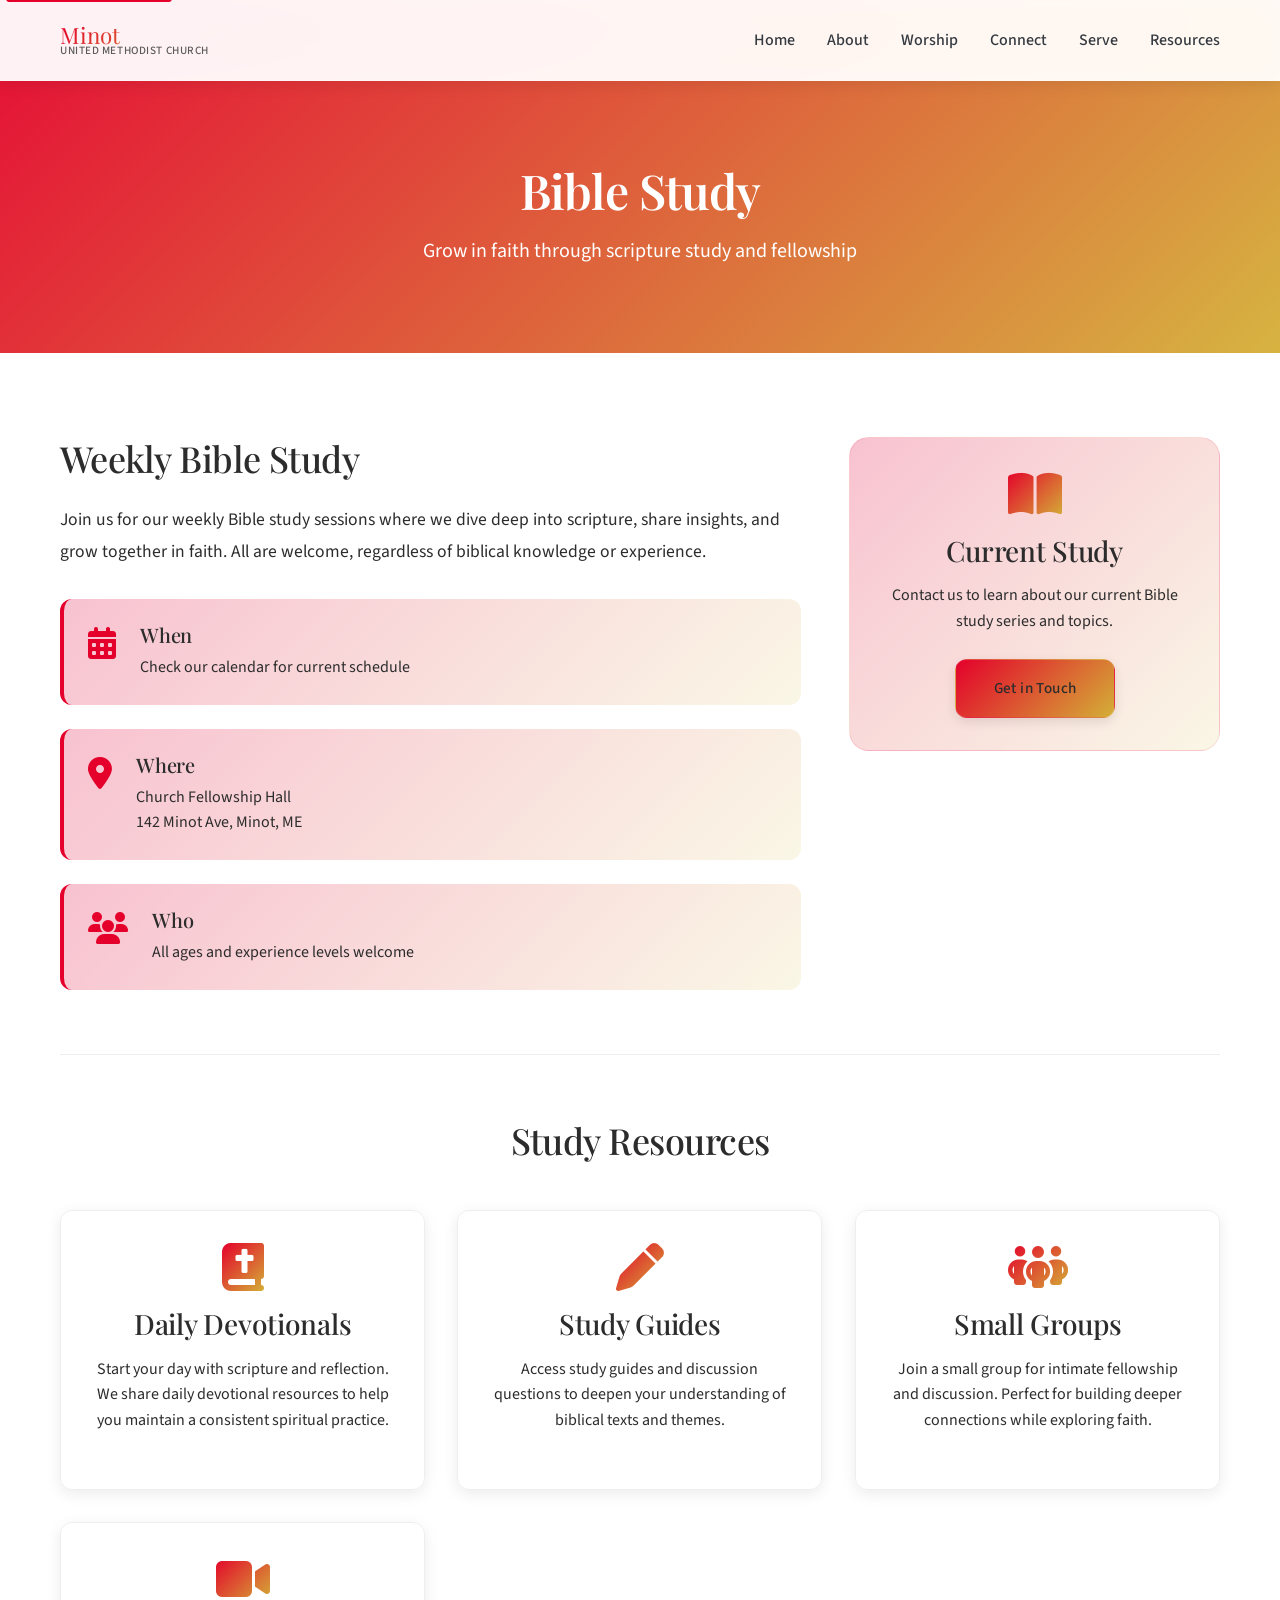
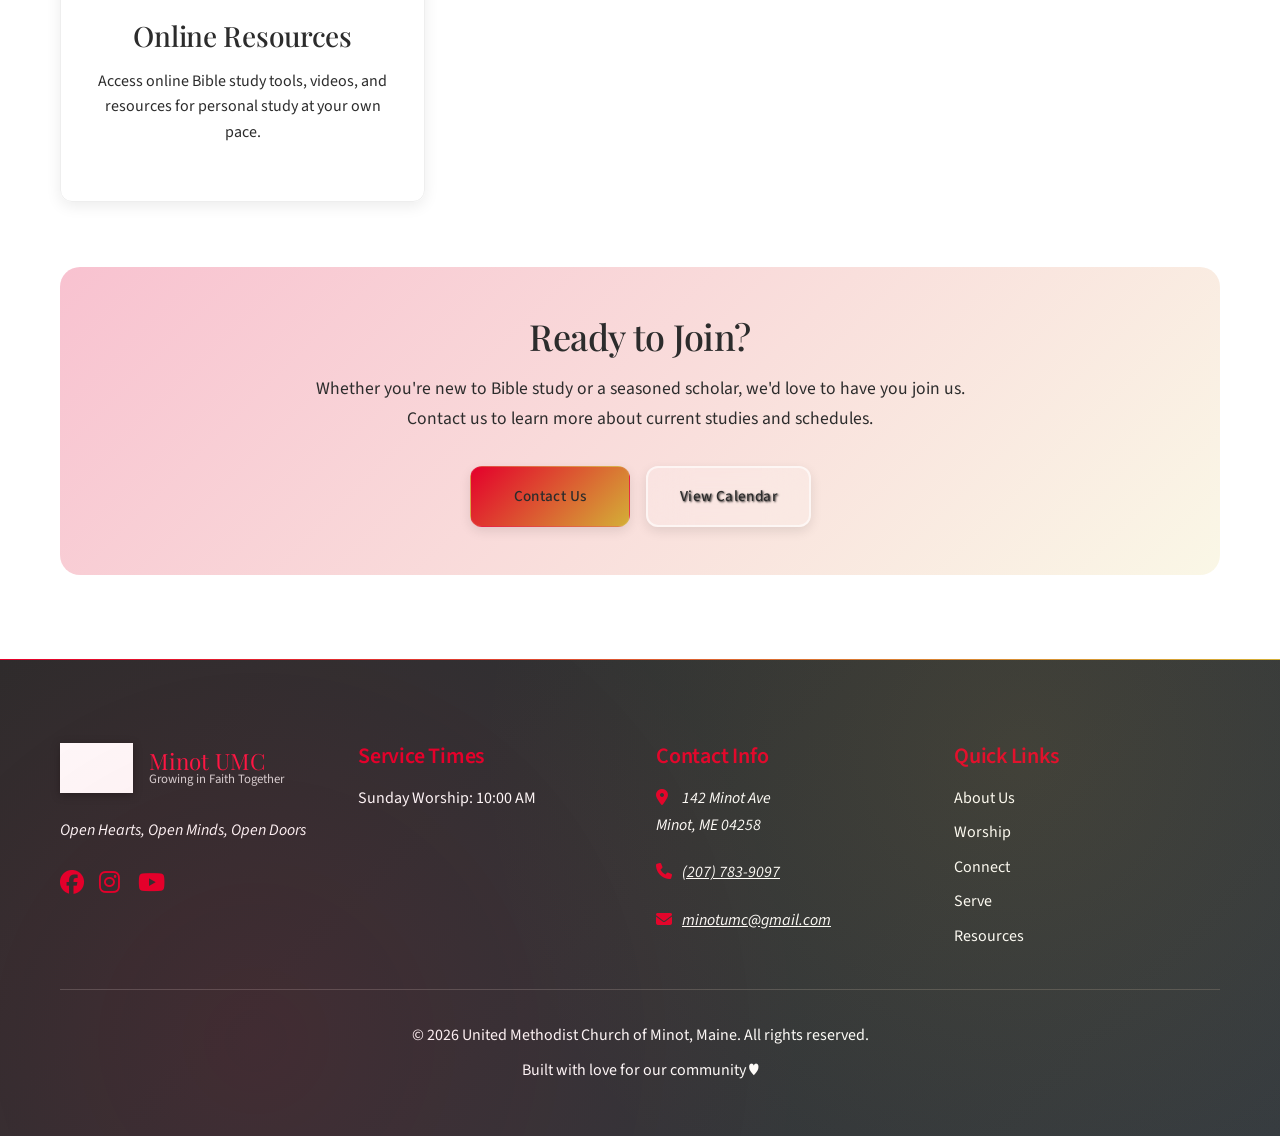
==== commit 20429ca9: "Fix broken asset references and complete repo assets - Rename footer logo to footer-logo.png (real f" ====
--- a/bible-study.html
+++ b/bible-study.html
@@ -28,7 +28,6 @@
 
     <!-- Favicon -->
     <link rel="icon" type="image/svg+xml" href="favicon.svg">
-    <link rel="icon" type="image/x-icon" href="favicon.ico">
 
     <!-- PWA Manifest -->
     <link rel="manifest" href="manifest.json">
@@ -166,7 +165,7 @@
             <div class="footer-content">
                 <div class="footer-section">
                     <div class="footer-logo">
-                        <img src="images/screenshot 2024-11-04 at 8.58.12 pm.png" alt="Minot United Methodist Church tree logo" class="footer-logo-img" width="60" height="60" onerror="this.style.display='none';">
+                        <img src="images/footer-logo.png" alt="Minot United Methodist Church tree logo" class="footer-logo-img" width="60" height="60" onerror="this.style.display='none';">
                         <div class="footer-logo-text">
                             <span class="footer-logo-main">Minot UMC</span>
                             <span class="footer-logo-tagline">Growing in Faith Together</span>
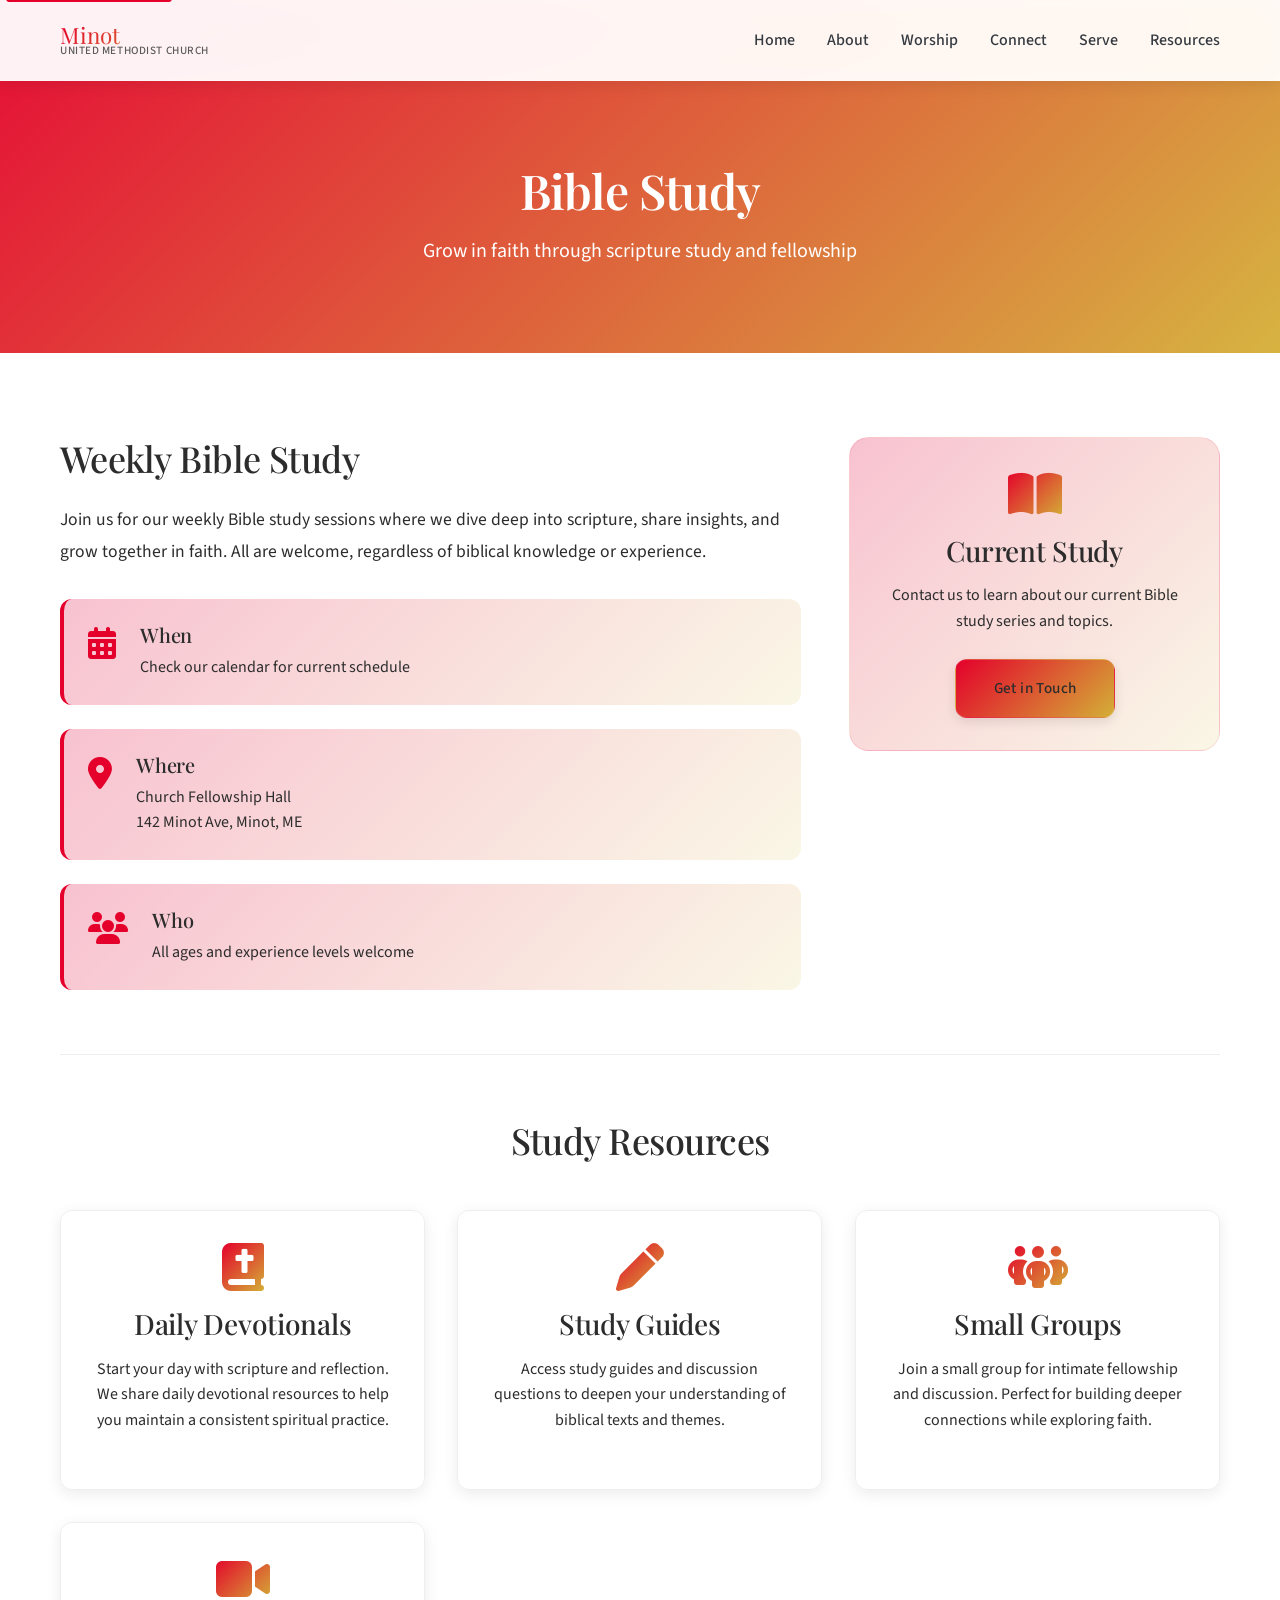
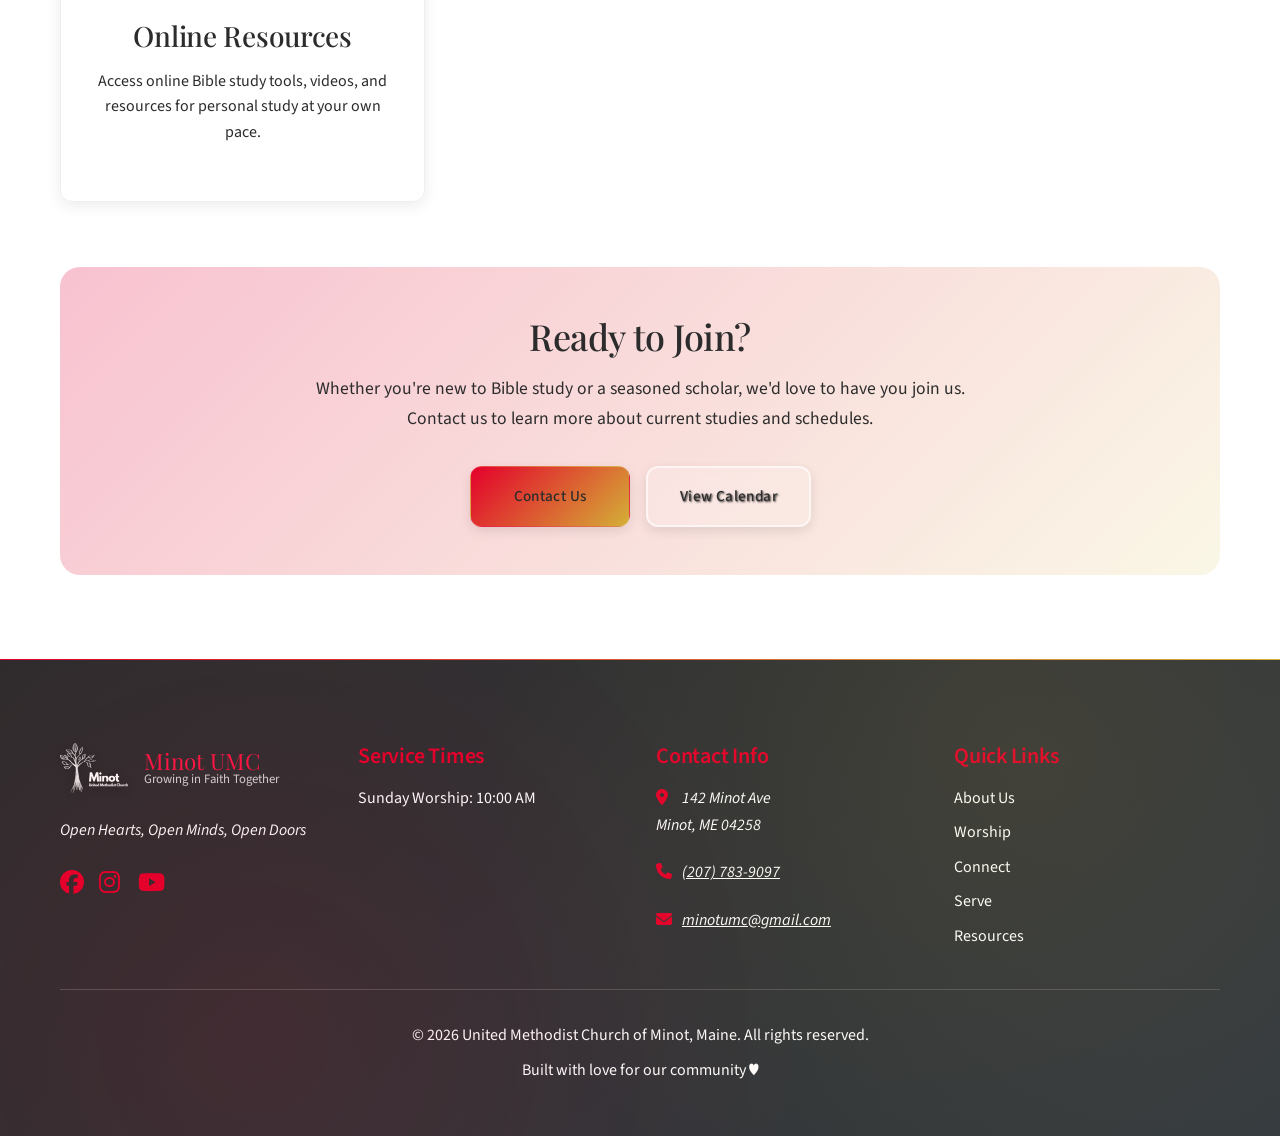
==== commit 7f276493: "Speed up homepage and fix invisible footer logo - Resize oversized carousel photos: img_0469 (5.1MB/" ====
--- a/bible-study.html
+++ b/bible-study.html
@@ -6,13 +6,13 @@
     <title>Bible Study - United Methodist Church of Minot, Maine</title>
     <meta name="description" content="Join our Bible study programs at United Methodist Church of Minot. Daily devotionals and study guides for spiritual growth.">
     <meta name="keywords" content="Bible study, devotionals, scripture, United Methodist Church, Minot Maine, spiritual growth">
-    <link rel="canonical" href="https://umcminot.org/bible-study.html">
+    <link rel="canonical" href="https://umc-minot-maine.netlify.app/bible-study.html">
     <meta property="og:type" content="website">
     <meta property="og:site_name" content="UMC Minot">
     <meta property="og:title" content="Bible Study - United Methodist Church of Minot, Maine">
     <meta property="og:description" content="Join our Bible study programs at United Methodist Church of Minot. Daily devotionals and study guides for spiritual growth.">
-    <meta property="og:url" content="https://umcminot.org/bible-study.html">
-    <meta property="og:image" content="https://umcminot.org/images/minot+umc.jpg">
+    <meta property="og:url" content="https://umc-minot-maine.netlify.app/bible-study.html">
+    <meta property="og:image" content="https://umc-minot-maine.netlify.app/images/minot+umc.jpg">
 
     <!-- Google Fonts -->
     <link href="https://fonts.googleapis.com/css2?family=Playfair+Display:wght@400;500;600;700&family=Source+Sans+Pro:wght@300;400;500;600;700&display=swap" rel="stylesheet">
@@ -152,7 +152,7 @@
                     <p>Whether you're new to Bible study or a seasoned scholar, we'd love to have you join us. Contact us to learn more about current studies and schedules.</p>
                     <div class="cta-buttons">
                         <a href="index.html#connect" class="btn btn-primary">Contact Us</a>
-                        <a href="https://calendar.google.com/calendar/u/0?cid=ZWQ4OTU2YzFhODgyY2JkY2NlNDFhZWMxMmIyZWIzZTYyOWEzYjczZjAyOTE2NDFkMzQxNGVhNDRhOGE1ZjJjNUBncm91cC5jYWxlbmRhci5nb29nbGUuY29t" target="_blank" rel="noopener noreferrer" class="btn btn-secondary">View Calendar</a>
+                        <a href="calendar.html" class="btn btn-secondary">View Calendar</a>
                     </div>
                 </div>
             </div>
@@ -165,7 +165,7 @@
             <div class="footer-content">
                 <div class="footer-section">
                     <div class="footer-logo">
-                        <img src="images/footer-logo.png" alt="Minot United Methodist Church tree logo" class="footer-logo-img" width="60" height="60" onerror="this.style.display='none';">
+                        <img src="images/footer-logo.png?v=2" alt="Minot United Methodist Church tree logo" class="footer-logo-img" width="60" height="60" onerror="this.style.display='none';">
                         <div class="footer-logo-text">
                             <span class="footer-logo-main">Minot UMC</span>
                             <span class="footer-logo-tagline">Growing in Faith Together</span>
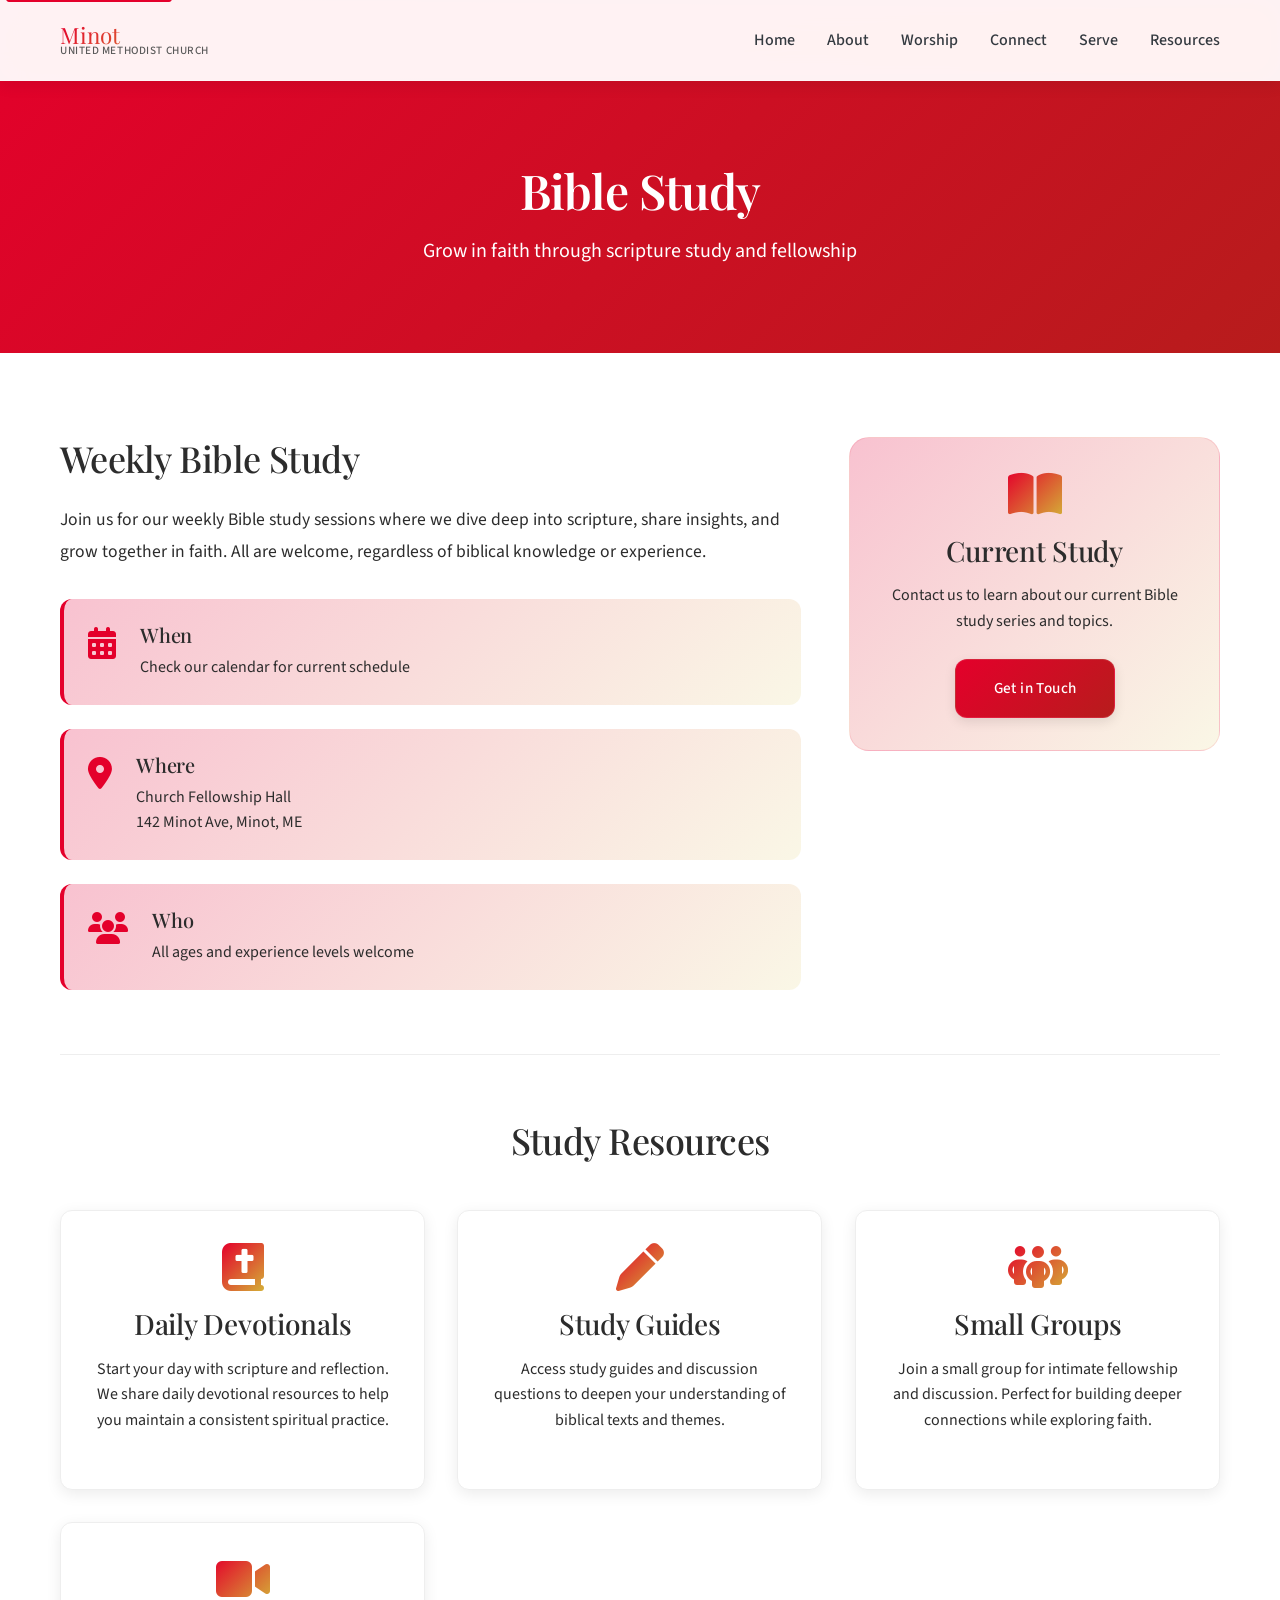
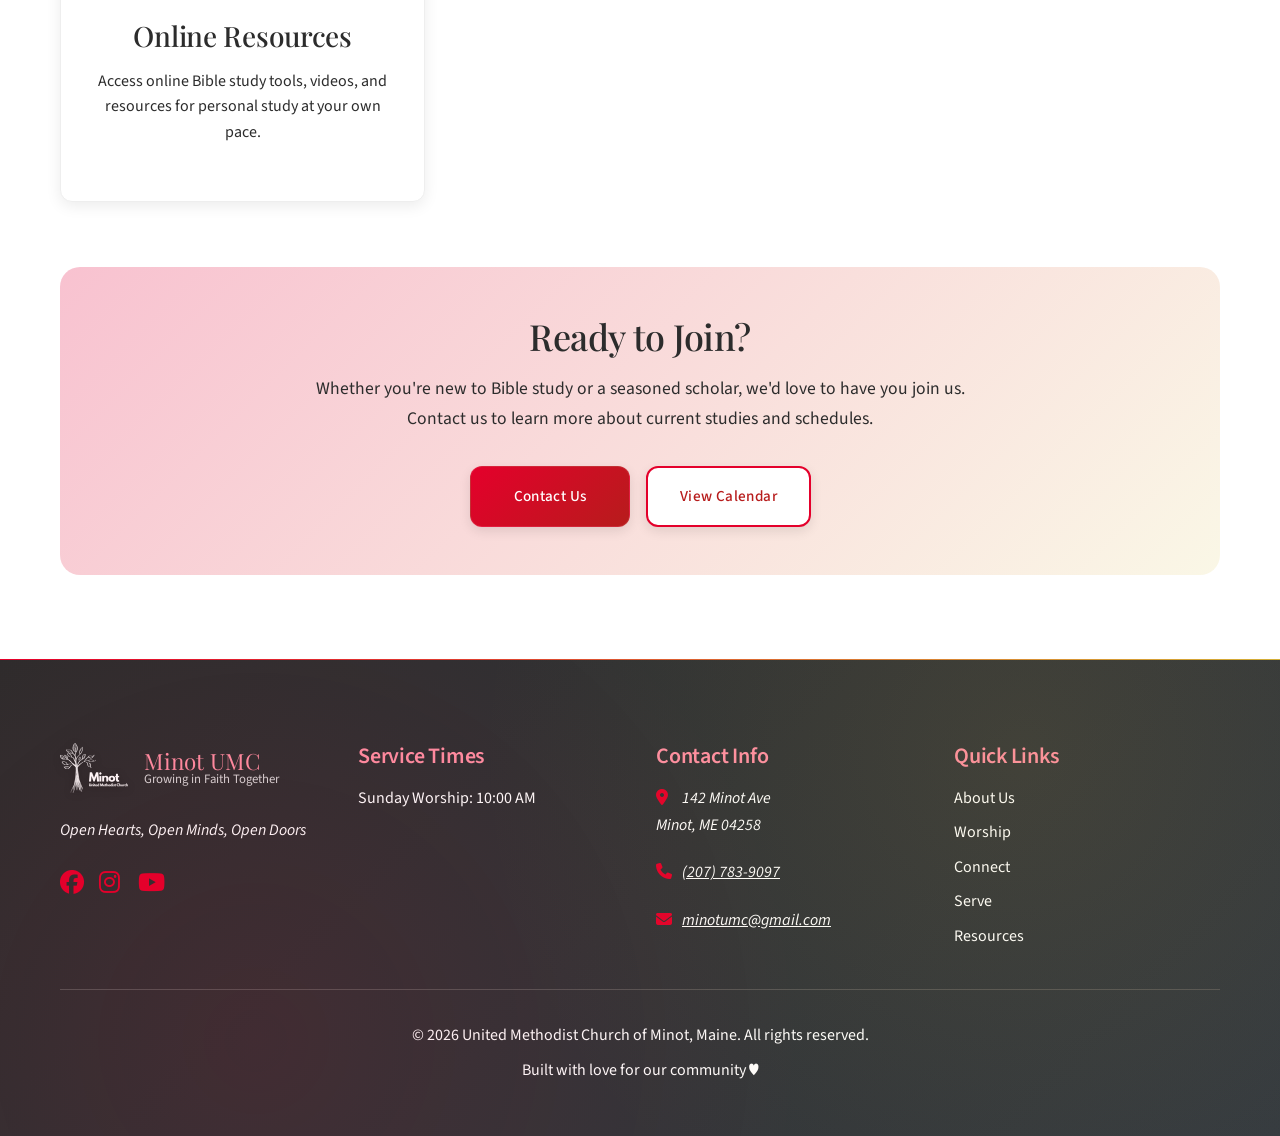
==== commit 16c478d4: "Fix faint and unreadable text across the site - Fix typo in brand-tokens.css (literal \n) that broke" ====
--- a/bible-study.html
+++ b/bible-study.html
@@ -226,7 +226,7 @@
     <style>
         .page-header {
             padding: calc(var(--nav-height) + 4rem) 0 4rem;
-            background: linear-gradient(135deg, rgba(228, 0, 43, 0.95) 0%, rgba(212, 175, 55, 0.95) 100%);
+            background: linear-gradient(135deg, var(--brand-crimson) 0%, var(--brand-crimson-dark) 100%);
             color: white;
             text-align: center;
         }
--- a/brand-tokens.css
+++ b/brand-tokens.css
@@ -111,7 +111,11 @@
   --gradient-hero: linear-gradient(135deg, rgba(228, 0, 43, 0.95) 0%, rgba(212, 175, 55, 0.85) 100%);
   --gradient-card: linear-gradient(145deg, rgba(255, 255, 255, 0.95) 0%, rgba(255, 255, 255, 0.9) 100%);
   --gradient-text: linear-gradient(45deg, var(--brand-crimson) 30%, var(--brand-gold) 70%);
-  --gradient-button-hover: linear-gradient(135deg, var(--brand-crimson-dark) 0%, var(--brand-gold-dark) 100%);
+  --gradient-button-hover: linear-gradient(135deg, var(--brand-crimson-dark) 0%, var(--brand-crimson-deeper) 100%);
+  /* Readable fills/text: white text on buttons, red text on dark footers, gradient headings on white */
+  --gradient-button: linear-gradient(135deg, var(--brand-crimson) 0%, var(--brand-crimson-dark) 100%);
+  --gradient-heading: linear-gradient(135deg, var(--brand-crimson) 0%, var(--brand-gold-dark) 100%);
+  --brand-crimson-on-dark: #ff8fa3;
   --gradient-button-subtle: linear-gradient(135deg, rgba(228, 0, 43, 0.1) 0%, rgba(212, 175, 55, 0.1) 100%);
 
   /* Warm Flame Effect Gradients */
@@ -124,7 +128,8 @@
   /* ================================
      NEUTRAL COLOR SYSTEM
      ================================ */
-  --white: #ffffff;\n  --neutral-white: #ffffff;
+  --white: #ffffff;
+  --neutral-white: #ffffff;
   --neutral-gray-50: #f8f9fa;
   --neutral-gray-100: #f1f3f4;
   --neutral-gray-200: #e9ecef;
@@ -393,42 +398,6 @@
   --nav-link-active-color: transparent;
   --nav-link-active-background: var(--gradient-text);
   --nav-link-hover-color: var(--brand-crimson);
-}
-
-/* ================================
-   DARK MODE ADAPTATIONS
-   ================================ */
-@media (prefers-color-scheme: dark) {
-  :root {
-    /* Invert neutral colors */
-    --neutral-white: #1a1a1a;
-    --neutral-gray-50: #2d2d2d;
-    --neutral-gray-100: #333333;
-    --neutral-gray-600: #a0a0a0;
-    --neutral-gray-700: #e0e0e0;
-    --neutral-gray-800: #f0f0f0;
-    --neutral-gray-900: #ffffff;
-
-    /* Adjust crimson colors for dark mode */
-    --brand-crimson-light: #ff6b8a;
-    --brand-crimson-lighter: #4a1a28;
-    --brand-crimson-subtle: #2d1419;
-
-    /* Adjust gold colors for dark mode */
-    --brand-gold-light: #ffd700;
-    --brand-gold-subtle: #332b1a;
-
-    /* Update charcoal for dark mode */
-    --brand-charcoal: #e0e0e0;
-
-    /* Adjust glass effects */
-    --glass-white: rgba(42, 42, 42, 0.95);
-    --glass-dark: rgba(255, 255, 255, 0.1);
-
-    /* Update component backgrounds */
-    --card-background: #2d2d2d;
-    --nav-background: rgba(42, 42, 42, 0.95);
-  }
 }
 
 /* ================================
--- a/styles.css
+++ b/styles.css
@@ -147,7 +147,7 @@
 }
 
 .section-header h2 {
-    background: var(--gradient-flame);
+    background: var(--gradient-heading);
     -webkit-background-clip: text;
     -webkit-text-fill-color: transparent;
     background-clip: text;
@@ -209,7 +209,7 @@
 }
 
 .btn-primary {
-    background: var(--gradient-flame);
+    background: var(--gradient-button);
     color: var(--white);
     border: 1px solid rgba(255, 255, 255, 0.1);
     box-shadow: var(--button-shadow);
@@ -235,7 +235,7 @@
 }
 
 .btn-secondary {
-    background: rgba(255, 255, 255, 0.15);
+    background: rgba(0, 0, 0, 0.18);
     color: var(--white);
     border: 2px solid rgba(255, 255, 255, 0.6);
     backdrop-filter: blur(20px);
@@ -251,6 +251,15 @@
     text-shadow: none;
 }
 
+/* Secondary buttons on light panels need dark text, not white */
+.cta-section .btn-secondary,
+.calendar-cta .btn-secondary {
+    background: var(--white);
+    color: var(--brand-crimson-dark);
+    border-color: var(--brand-crimson);
+    text-shadow: none;
+}
+
 .btn-secondary:active {
     transform: translateY(0);
     background: rgba(255, 255, 255, 0.9);
@@ -258,13 +267,13 @@
 
 .btn-outline {
     background: var(--gradient-button-subtle);
-    color: var(--brand-crimson);
+    color: var(--brand-crimson-dark);
     border: 1px solid var(--brand-crimson);
     backdrop-filter: blur(10px);
 }
 
 .btn-outline:hover {
-    background: var(--gradient-flame);
+    background: var(--gradient-button);
     color: var(--white);
     border-color: transparent;
     transform: translateY(-2px);
@@ -384,10 +393,7 @@
 
 .nav-link:hover,
 .nav-link.active {
-    background: var(--gradient-flame);
-    -webkit-background-clip: text;
-    -webkit-text-fill-color: transparent;
-    background-clip: text;
+    color: var(--brand-crimson-dark);
 }
 
 .nav-link::after {
@@ -562,7 +568,7 @@
 }
 
 .info-card {
-    background: rgba(255, 255, 255, 0.25);
+    background: rgba(0, 0, 0, 0.28);
     backdrop-filter: blur(15px) saturate(180%);
     -webkit-backdrop-filter: blur(15px) saturate(180%);
     padding: 1.25rem;
@@ -578,7 +584,7 @@
 
 .info-card:hover {
     transform: translateY(-5px);
-    background: rgba(255, 255, 255, 0.25);
+    background: rgba(0, 0, 0, 0.34);
     box-shadow: var(--shadow-medium);
 }
 
@@ -606,10 +612,9 @@
 }
 
 .info-card p {
-    font-size: 0.8rem;
+    font-size: 0.85rem;
     margin: 0;
     color: white;
-    opacity: 0.9;
 }
 
 /* Church Gallery Carousel */
@@ -690,6 +695,7 @@
     opacity: 0.9;
     line-height: 1.5;
     margin: 0;
+    color: #ffffff;
 }
 
 /* Carousel Controls */
@@ -1353,7 +1359,7 @@
 }
 
 .footer-section h4 {
-    color: var(--brand-crimson);
+    color: var(--brand-crimson-on-dark);
     margin-bottom: 1rem;
     font-family: var(--font-body);
     font-weight: 600;
@@ -1381,7 +1387,7 @@
 .footer-logo-main {
     font-family: var(--font-heading);
     font-size: 1.4rem;
-    color: var(--brand-crimson-light);
+    color: var(--brand-crimson-on-dark);
     font-weight: 400;
 }
 
@@ -1633,7 +1639,7 @@
     }
 
     .info-card p {
-        font-size: 0.7rem;
+        font-size: 0.8rem;
     }
 }
 
@@ -1710,52 +1716,6 @@
     }
 }
 
-/* Dark Mode Support */
-@media (prefers-color-scheme: dark) {
-    :root {
-        --white: #1a1a1a;
-        --light-gray: #2d2d2d;
-        --medium-gray: #a0a0a0;
-        --dark-gray: #e0e0e0;
-        --deep-purple: #e0e0e0;
-        --glass-white: rgba(42, 42, 42, 0.95);
-        --glass-dark: rgba(255, 255, 255, 0.1);
-        --gradient-card: linear-gradient(145deg, rgba(42, 42, 42, 0.9) 0%, rgba(42, 42, 42, 0.8) 100%);
-    }
-
-    .connect-card,
-    .serve-card,
-    .resource-card,
-    .service-card {
-        background: #2d2d2d;
-        border-color: rgba(228, 0, 43, 0.2);
-    }
-
-    .hero {
-        background: linear-gradient(135deg, rgba(228, 0, 43, 0.9) 0%, rgba(212, 175, 55, 0.9) 100%);
-    }
-
-    /* Footer dark mode - ensure it stays dark with white text */
-    .footer {
-        background: linear-gradient(135deg, #1a1a1a 0%, #2d2d2d 100%) !important;
-        color: #ffffff !important;
-    }
-
-    .footer-section p,
-    .footer-section address,
-    .footer-section address p,
-    .footer-section li,
-    .footer-section a,
-    .footer-bottom,
-    .footer-bottom p {
-        color: #ffffff !important;
-    }
-
-    .footer-section h4 {
-        color: var(--brand-crimson) !important;
-    }
-}
-
 /* Additional Utility Classes */
 .text-gradient {
     background: var(--gradient-flame);
@@ -1769,6 +1729,15 @@
     backdrop-filter: blur(10px) saturate(180%);
     -webkit-backdrop-filter: blur(10px) saturate(180%);
     border: 1px solid rgba(255, 255, 255, 0.2);
+}
+
+/* Hero info cards sit on red: tint them darker so white text stays readable */
+.info-card.glass-effect {
+    background: rgba(0, 0, 0, 0.28);
+}
+
+.info-card.glass-effect:hover {
+    background: rgba(0, 0, 0, 0.34);
 }
 
 .hover-lift {
@@ -2036,7 +2005,7 @@
 /* ===== FAQ Section (GEO / answer-friendly content) ===== */
 .faq {
     padding: 5rem 0;
-    background: var(--brand-neutral-warm, #faf8f5);
+    background: #faf8f5;
 }
 
 .faq-list {
